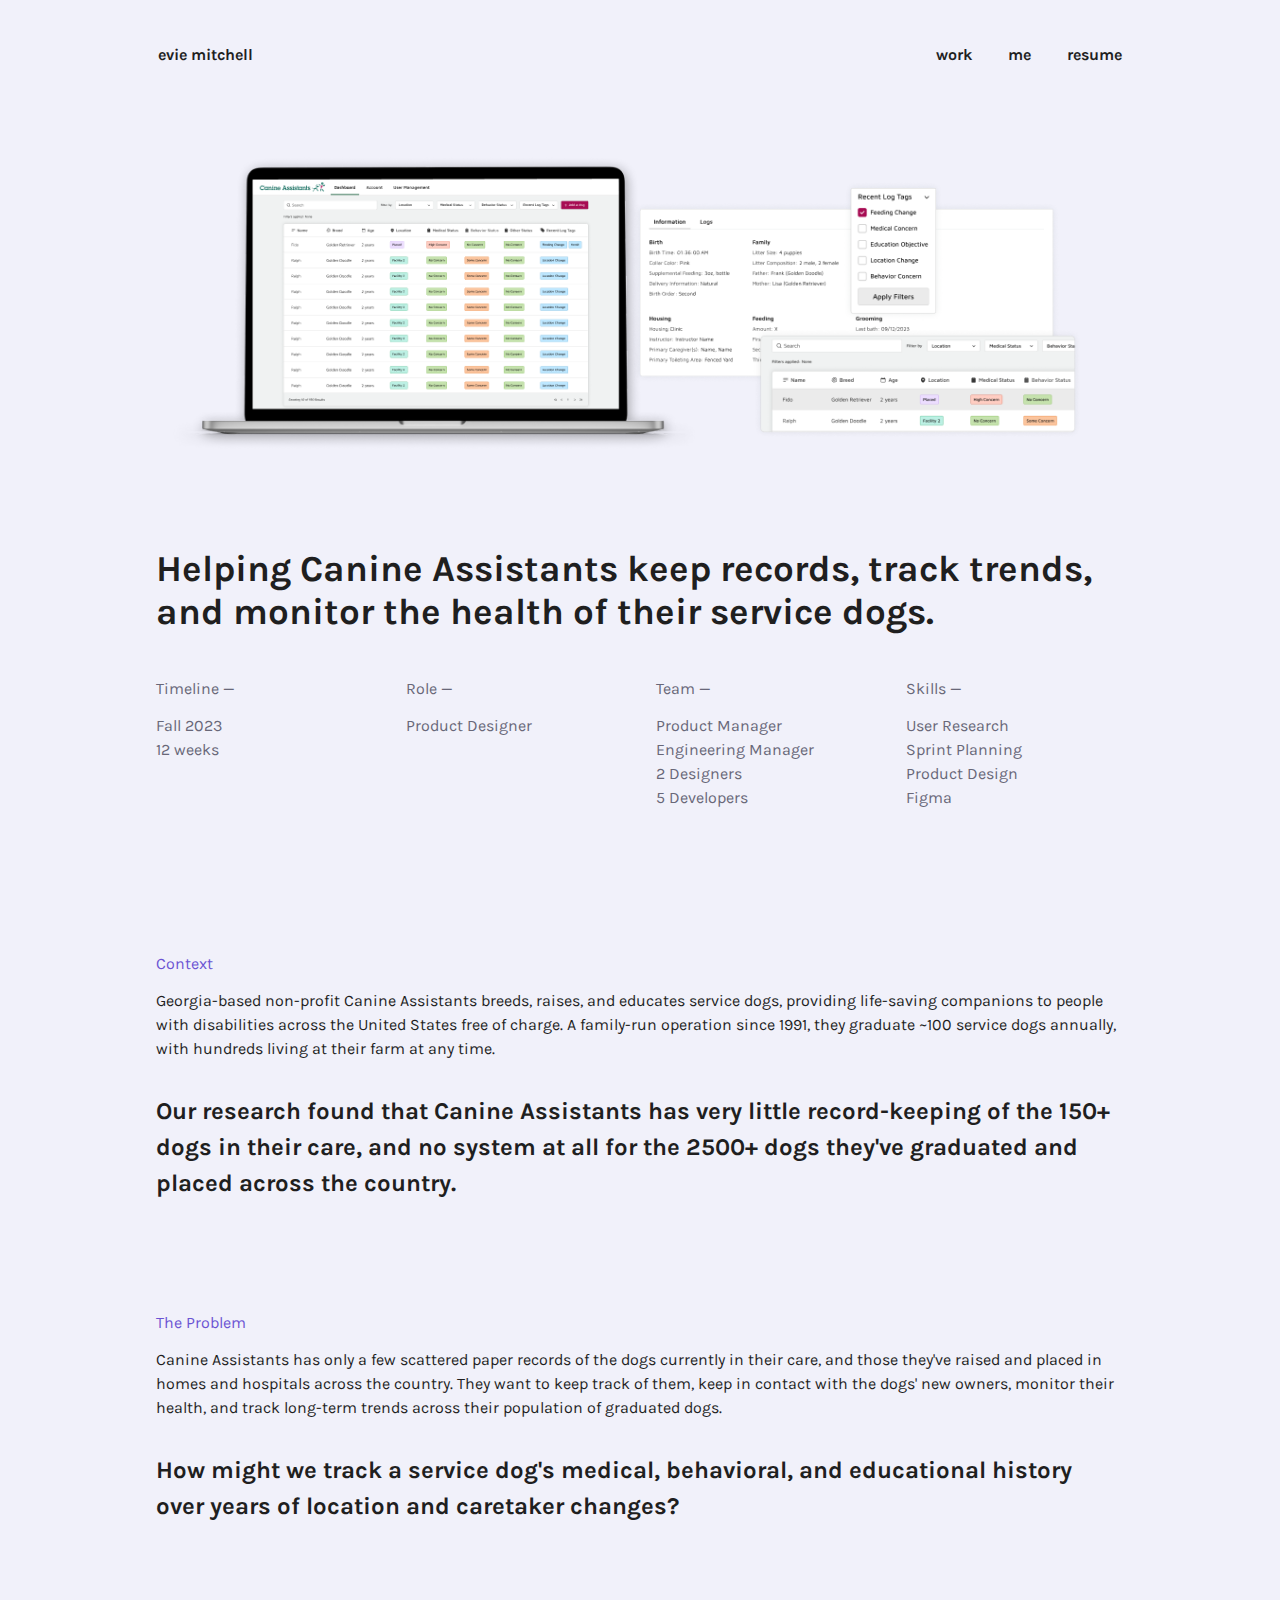
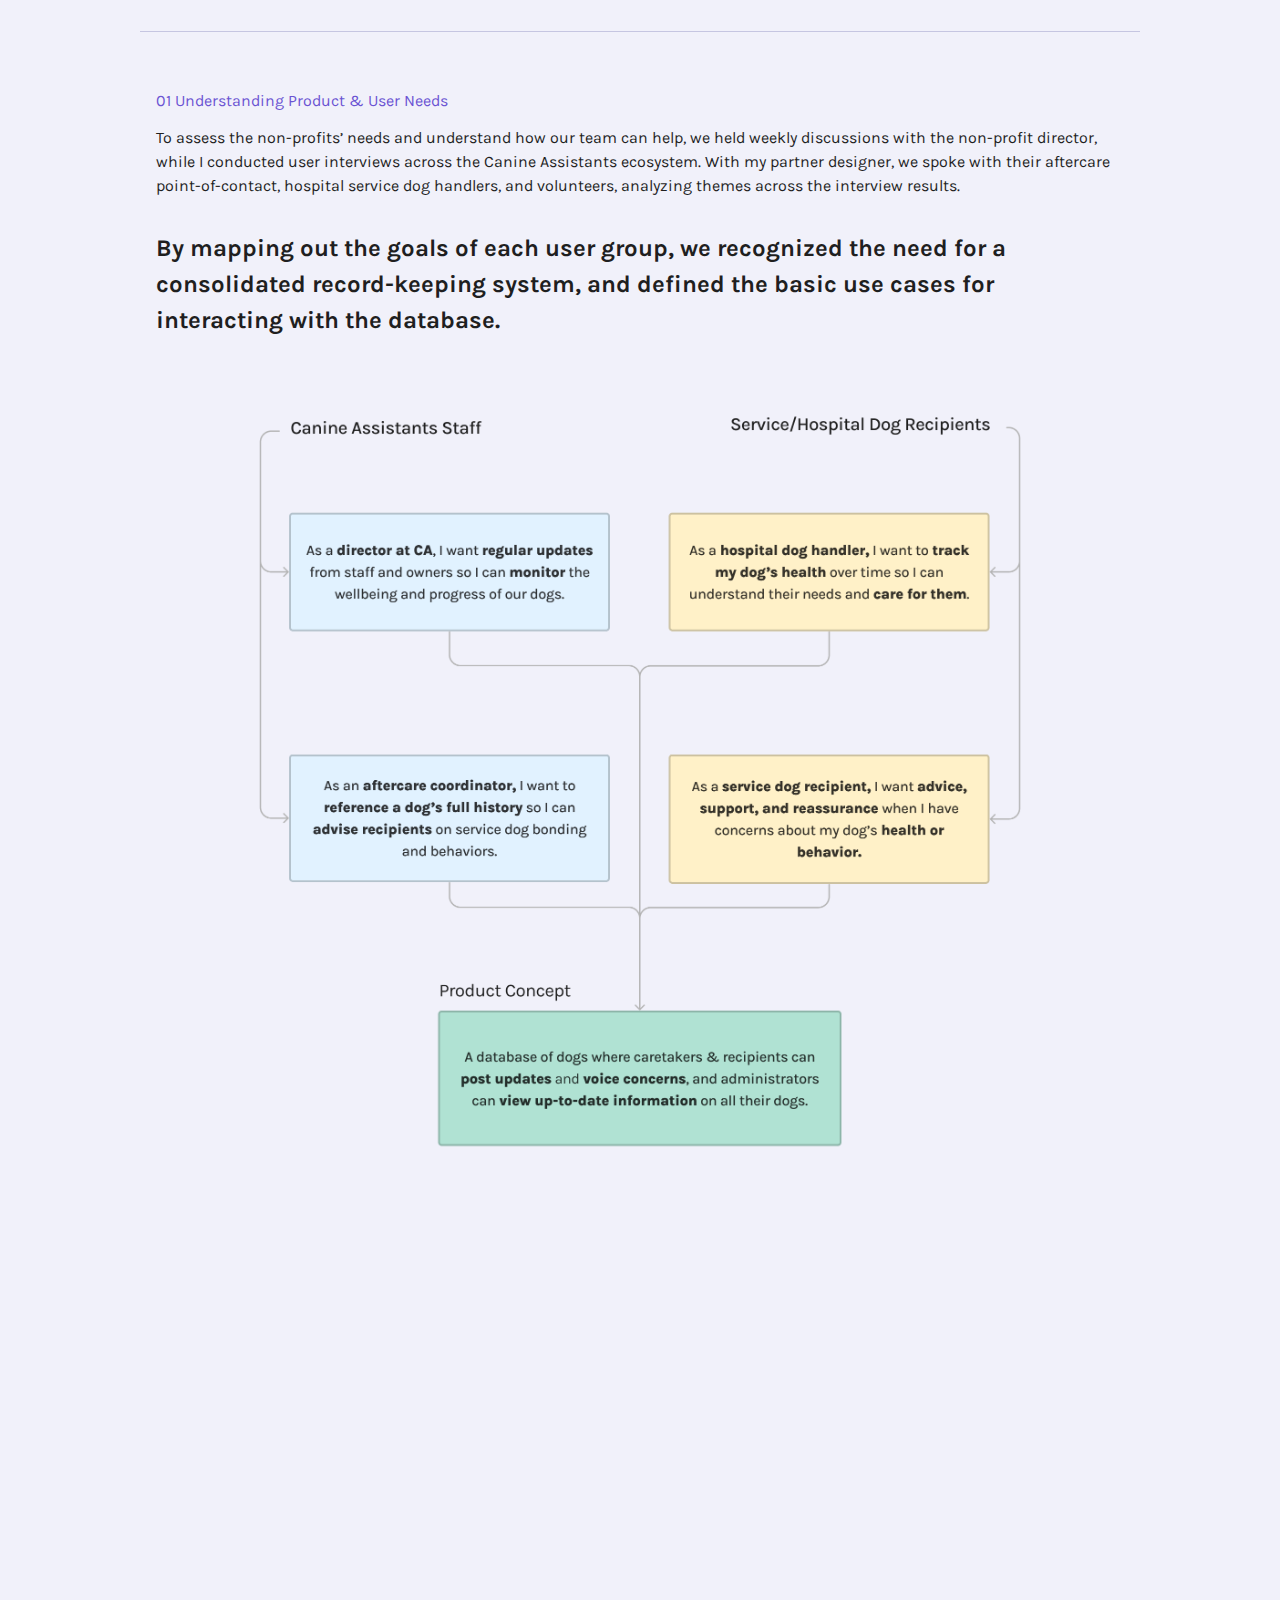
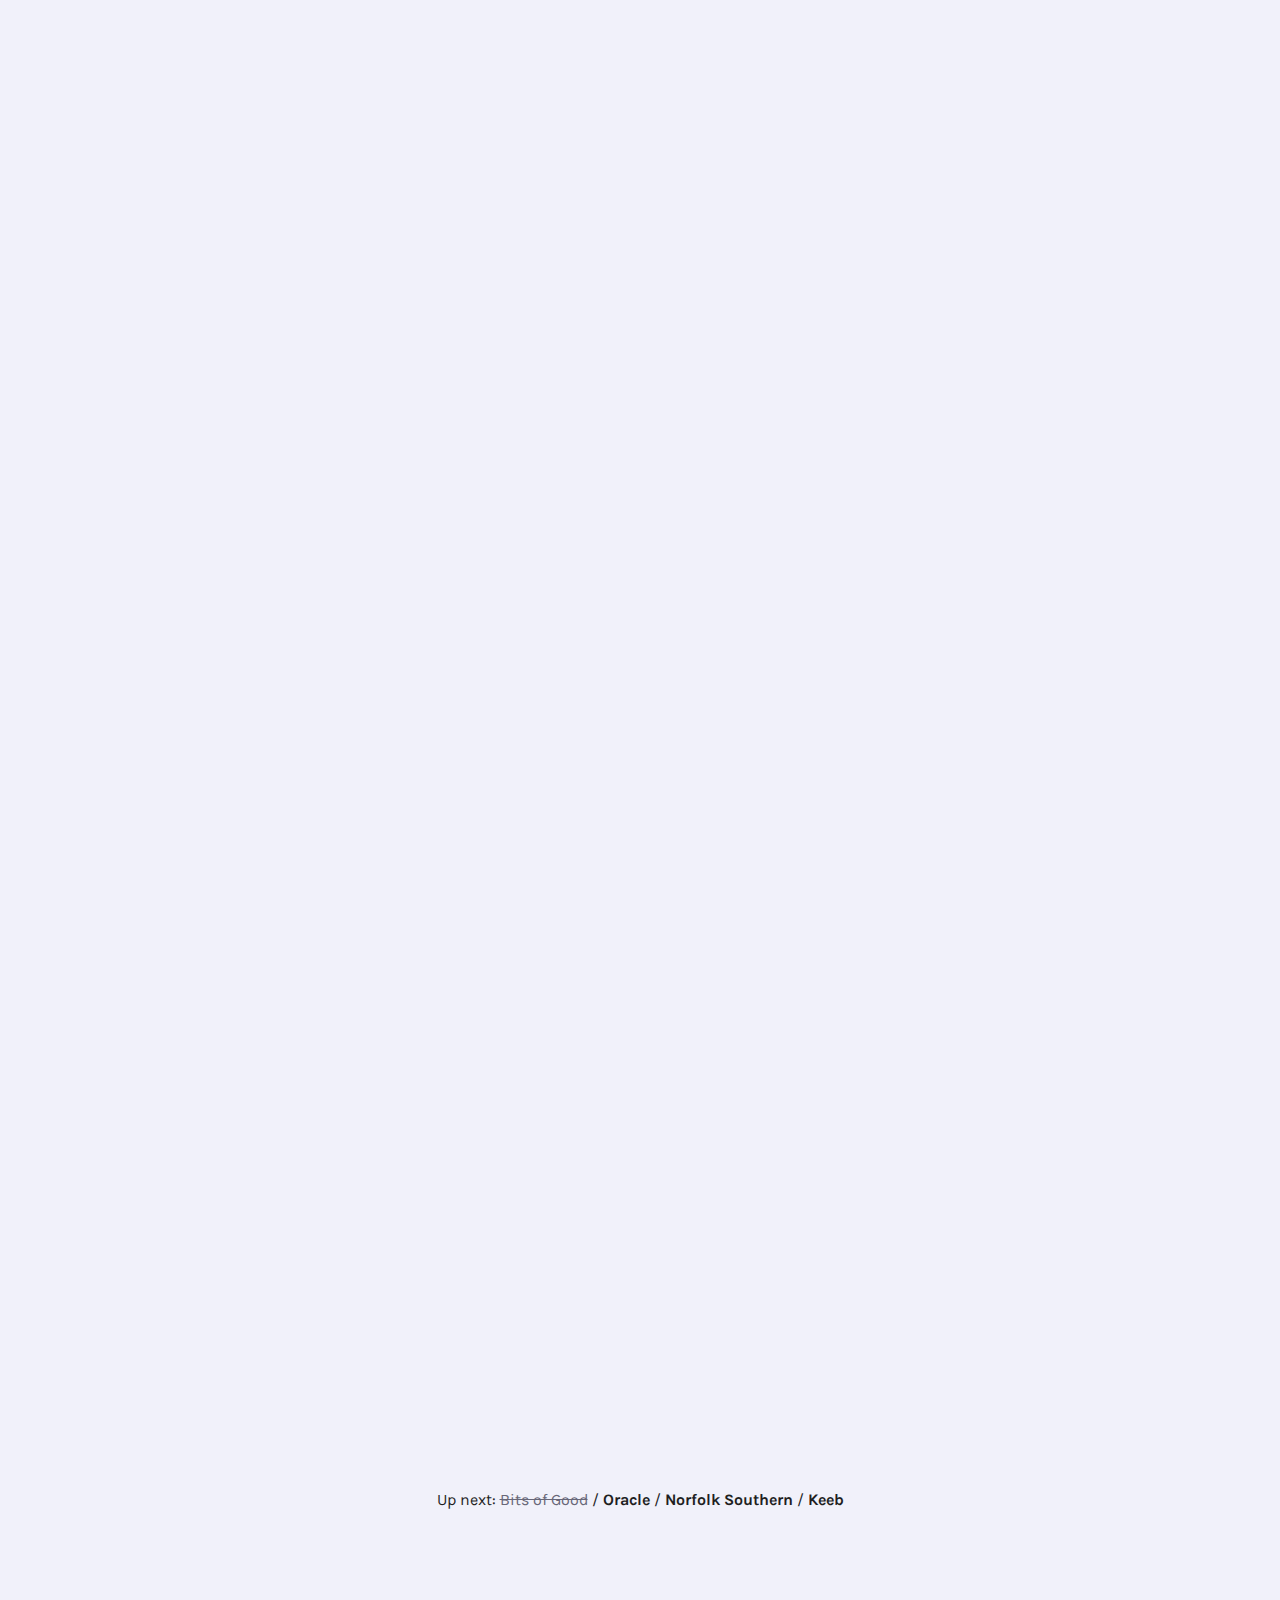
==== bits.html @ c1c4e23c "Change pics" ====
<!DOCTYPE html>
<html>
<head>
  <title>Evie Mitchell</title>
  <link rel="icon" type="image/x-icon" href="favicon.svg">
  <meta name="viewport" content="width=device-width, initial-scale=1">
  <link rel="stylesheet" href="style.css">
  <link href="https://fonts.googleapis.com/css?family=Karla:300,400,700,800" rel="stylesheet">
  <link href="https://fonts.googleapis.com/css?family=Lato:300,400,700,800" rel="stylesheet">
  <script src="script.js"></script>
</head>
<body>
  <div class="navbar">
    <div class="nav-left">
      <a href="index.html#" style="text-decoration: none; color: var(--bodytext);">evie mitchell</a>
    </div>
    <div class="nav-right">
      <a href="https://drive.google.com/file/d/13-yv6iWbOE85BrvFiS3qYa49qcFSQVgZ/view" target="_blank">resume</a>
      <a href="me.html">me</a>
      <a href="index.html">work</a>
    </div>
  </div>
  <div class="project-container">
        <div class="project-hero">
          <img src="bits/hero.png" alt="Hero shot of the final design in context">
        </div>
        <div class="spacer"></div>
        <div class="overview" style="background-color: var(--bg);">
        <h2>Helping Canine Assistants keep records, track trends, and monitor the health of their service dogs.</h2>
            <div class="facts"><h3>Timeline —</h3><p> Fall 2023 <br> 12 weeks </p></div>
            <div class="facts"><h3>Role —</h3><p>Product Designer</p></div>
            <div class="facts"><h3>Team —</h3><p>Product Manager<br>Engineering Manager<br>2 Designers<br>5 Developers</p></div>
            <div class="facts"><h3>Skills —</h3><p>User Research<br>Sprint Planning<br>Product Design<br>Figma</p></div>
          </div>
        <div class="project-section" id="preview">
          <h3>Context</h3>
          <p> Georgia-based non-profit Canine Assistants breeds, raises, and educates service dogs, providing life-saving companions to people with disabilities across the United States free of charge. A family-run operation since 1991, they graduate ~100 service dogs annually, with hundreds living at their farm at any time.</p>
          <h4>Our research found that Canine Assistants has very little record-keeping of the 150+ dogs in their care, and no system at all for the 2500+ dogs they've graduated and placed across the country.</h4>
        </div>
        <div class="project-section">
          <h3>The Problem</h3>
          <p>Canine Assistants has only a few scattered paper records of the dogs currently in their care, and those they've raised and placed in homes and hospitals across the country. They want to keep track of them, keep in contact with the dogs' new owners, monitor their health, and track long-term trends across their population of graduated dogs.</p>
          <h4>How might we track a service dog's medical, behavioral, and educational history over years of location and caretaker changes? </h4>
        </div>
        <!--
        <div class="project-section">
          <h3>The Solution</h3>
          <h4>By building a database of comprehensive chronological records, contributed by all the dog's caretakers in standardized, filterable updates.</h4>
        </div>
        <div class="keebl-columns">
          <div class="pcol"> <img src="keeb/aggr.png"></div>
          <div clas="pcol"> <h4> Search and filter by location, behavior, age, and more</h4> </div>
        </div>
        <div class="keebr-columns">
          <div clas="pcol"> <h4> Consolidated information added by caretakers, instructors, and vets </h4> </div>
          <div class="pcol"> <img src="keeb/educate.png"></div>
        </div>
        <div class="keebl-columns">
          <div class="pcol"> <img src="keeb/decisionmaking.png"></div>
          <div clas="pcol"> <h4> Notifying administrators of urgent concerns </h4> </div>
        </div>
      -->
        <div class="divider"></div>
        <div class="project-section">
          <h3>01 Understanding Product & User Needs</h3>
          <p> To assess the non-profits’ needs and understand how our team can help, we held weekly discussions with the non-profit director, while I conducted user interviews across the Canine Assistants ecosystem. With my partner designer, we spoke with their aftercare point-of-contact, hospital service dog handlers, and volunteers, analyzing themes across the interview results.</p>
          <h4>By mapping out the goals of each user group, we recognized the need for a consolidated record-keeping system, and defined the basic use cases for interacting with the database.</h4>
          <img src="bits/userstories.png">
        </div>
        <div class="project-section reveal">
          <h3>02 Concept Iteration & Wireframing</h3>
          <p>With our tight workflow of keeping design 2 weeks ahead of the development team, I continued user research while building out the basic dashboard. Through continued interviews, I learned more about the needs of our individual user groups.</p>
          <h4>Aftercare coordinators are bombarded with concerns by anxious new recipients, and have to contact 5+ past caretakers for their records to get a better understanding of the dog’s past.</h4>
          <img src="bits/records.png">
          <h4>So, we created the chronological log system, to be used across the dog's lifetime by every carer that interacts with it. </h4>
        <div class="keebl-columns">
          <div class="pcol"> <img src="bits/cawip.gif"> </div>
          <div clas="pcol"> <h4> With tagging, filtering, and search, the records are in one place and easily discoverable as needed. </h4>
          </div>
        </div>
          
        </div>
        <div class="project-section reveal">
          <h3>03 More to come (●'◡'●)ノ</h3>
          <h4> 🚧 This project is a work in progress over Fall 2023! 🚧 </h4>
        </div>
        <!--
        <div class="project-section reveal">
          <h3>04 Final Product</h3>
          <h4>My team successfully built out the ksdjksdj</h4>
          <p>awooga</p>
      </div>
        <div class="project-section reveal">
          <h3>05 Next Steps</h3>
          <h4>osability testing</h4>
          <p>awooga</p>
      </div>
        <div class="project-section reveal">
          <h3>06 Reflection</h3>
          <h4>cute teambuilding pics xd</h4>
          <p>awooga</p>
      </div>
        -->
        <div class="project-section">
          <p style="text-align: center;"> Up next: <s style="color: var(--subtle);">Bits of Good</s> / <a href="oracle.html">Oracle</a>  / <a href="ns.html">Norfolk Southern</a> / <a href="keeb.html">Keeb</a> </p>
        </div>
        <div class="divider"></div>
        <footer class="footer reveal">
          <div class="foot-left">thanks for sticking around! hope you liked my work◝(⑅•ᴗ•⑅)◜<br> i love talking design, tech, and digital art! hit me on <a href="https://www.linkedin.com/in/eviemitchelldesign/" style="text-decoration: underline;">linkedin</a> or <a href="mailto:eviemitch@gmail.com" style="text-decoration: underline;">email</a> to connect <3</div>
          <div class="foot-right">🧗‍♀ <a href="#" style="text-decoration: underline;">back to top! </a> </div>
        </footer>
        </div>
      </div>
  </div>
</body>
</html>
---- style.css ----
/* colors!
:root {
  --bg: #1F1F1F;
  --bodytext: #dadada;
  --accent: #6B54D3;
  --mid: #9B8FAF;
  --light: #ebd9ff;
  --hover: #2A272C;
}  */

/* mid
:root {
  --bg: #2E2A3D;
  --bodytext: #dadada;
  --accent: #6B54D3;
  --mid: #403B53;
  --light: #403B53;
  --hover: #403B53;
}  */

/* pastel
:root {
  --bg:#D6D7F2;
  --bodytext: #1f1f1f;
  --accent: #6B54D3;
  --mid: #6B54D3;
  --light: #ECEBFE;
  --hover: #ECEBFE;
}  */

/* light mode colors! */
:root {
  --bg: #f1f1fa;
  --bodytext: #1f1f1f;
  --subtle: #686778;
  --accent: #6B54D3;
  --mid: #C6C6E1;
  --light: #DBDBF1;
  --hover: #E2E2F1;
} 

/* actual white colors!
:root {
  --bg: #ffffff;
  --bodytext: #1f1f1f;
  --subtle: #686778;
  --accent: #6B54D3;
  --mid: #f1f1fa;
  --light: #DBDBF1;
  --hover: #f1f1fa;
}  */

/* new colors
:root {
  --bg: #E2E2F1;
  --bodytext: #1f1f1f;
  --subtle: #686778;
  --accent: #6B54D3;
  --mid: #C6C6E1;
  --light: #DBDBF1;
  --hover: #f3f3fa;
} */


/* reset default margin and padding */
body, html {
/*  cursor: url('eevee.png'), auto;*/
  cursor: url(eevee.png)15 15, move;
  background-color: var(--bg);
  color: var(--bodytext);
  margin: 0;
  padding: 0;
  scroll-behavior: smooth;
}

/* text styles */

p {
  font-family: karla;
  font-size: 16px;
  font-weight: 400;
  line-height: 1.5;
}

h1 {
  font-family: karla;
  font-weight: 400;
  font-style: normal, italic;
  font-size: 3.5rem; 
  line-height: 1.5;
}

h2 {
  font-family: karla;
  font-weight: 700;
  font-style: normal, italic;
  font-size: 2.3rem; 
}

h3 {
  font-family: karla;
  font-weight: 400;
  font-style: normal, italic;
  font-size: 1rem; 
}

h4 {
  font-family: karla;
  font-weight: 700;
  font-style: normal, italic;
  font-size: 1.5rem; 
  line-height: 1.5;
}

a {
  font-family: karla;
  font-weight: 700;
  color: var(--bodytext);
  text-decoration: none;
}

a:hover {
  color: var(--accent);
  cursor: url(active.png)15 15, auto;
/*  cursor: url('active.png'), auto;*/
}

/* Top Navigation Bar */
.navbar {
  background-color: var(--bg);
  display: flex;
  padding: 3vh;
  margin: 0 auto;
  overflow: hidden;
  max-width: 1000px;
  font-family: karla, sans-serif;
}

.nav-left {
  margin-right: auto;
}

.nav-right {
  margin-left: auto;
}

.navbar a {
  float: right;
  display: block;
  color: var(--bodytext);
  text-align: center;
  padding: 2vh;
  text-decoration: none;
}

.navbar a:hover {
  text-decoration: underline;
  color: var(--accent);
}

.navbar a:active {
  text-decoration: underline;
}

/* Spacer */
.spacer {
}

.spacer h2 {
  padding-left: 3vh;
  padding-top: 2rem;
  padding-bottom: 2rem;
}

/* Hero Section */
.hero-section {
  background-image: url('interests/cover1.png'); /* Replace with your desired image */
  background-size: contain;
  background-repeat: no-repeat;
  background-position: center center;
  height:70vh;
  display: flex;
  align-items: center;
  position: relative;
}

.hero-section:hover {
  background-image: url('interests/cover2.png');
}

.hero-content {
  text-align: center;
  margin: 0 auto;
  z-index: 1;
  position: relative;
}

.hero-content p {
  font-size: 16px;
  color: var(--bodytext);

}

.hero-text {
  text-align: left;
  display: flex;
  flex-wrap: wrap;
  max-width: 450px;
  background-color: var(--hover);
  align-items: center;
  z-index: 2; /* Added z-index property for stacking order */
  /* position: center; */
  /* border: var(--bg) dashed 2px; */
  border: var(--mid) 2px;
  border-radius: 6px;
  box-shadow: 3px 3px 4px #D2D2DE;
}

.hero-text p {
  text-align: left;
  font-size: 16px;
  flex: 1 1 auto;
  color: var(--bodytext);
  margin: 25px;
}

/* Single-column layout with dividers */
.container {
  max-width: 1000px;
  width: 100%;
  margin: 0 auto;
  padding-top: 20px;
  padding-bottom: 20px;
  position: relative;
}

.divider {
  border-bottom: 1px solid var(--mid);
  width: 100%;
  margin-top: 3vh;
  margin-bottom: 3vh;
}

/* simple 2-column cards */
.card {
  background-color: clear;
  padding: 1rem;
  text-align: left;
  /* align-items: center; */   /* centering text vertically in <div> */
  display: grid;
  grid-template-columns: 1fr 1fr;
  gap: 6rem;
}

.herocard {
  background-color: clear;
  padding: 1rem;
  text-align: left;
  align-items: center;   /* centering text vertically in <div> */
  display: grid;
  grid-template-columns: 1fr 1fr;
  gap: 6rem;
}

/* Project/Work Experience Card */

.xp-card {
  background-color: clear;
  margin: 0 auto;
  padding: 3rem;
  text-align: left;
  display: grid;
  grid-template-columns: 1fr .8fr;
  gap: 3rem;
}

.xp-card:hover {
  background-color: var(--hover);
}

.xp-card h2 {
  color: var(--bodytext);
}

.xp-card h3 {
  color: var(--bodytext);
}

.xp-card p {
  color: var(--bodytext);
}

.xp-image {
  margin-top: 20px;
}

.xp-image img {
  width: 100%;
  height: auto;
}

.footer {
  background-color: var(--bg);
  display: flex;
  width: 100%;
  margin: 0 auto;
  padding-top: 1rem;
  padding-bottom: 6rem;
  overflow: hidden;
  position: relative;
  bottom:0;
  font-family: karla, sans-serif;
}

.foot-left {
  margin-right: auto;
  font-weight: 400;
}

.foot-right {
  margin-left: auto;
}

/* Project Styles */
.project-container {
  max-width: 1000px;
  width: 100%;
  margin: 0 auto;
  position: relative;
}

.project-hero {
  background-color: clear;
  padding: 3vh;
  text-align: left;
}

.project-hero img{
  width: 100%;
  height: auto;
}

.overview {
  /* background-color: var(--hover); */
  display: flex;
  width: 100%;
  flex-wrap: wrap;
  margin: 0 auto;
  padding: 1rem;
  padding-bottom: 6rem;
}

.facts {
  flex: 20%;
  color: var(--subtle);
  gap: 1rem;
}

.pull-quote {
  padding: 2rem;
  max-width: 800px;
  margin: 0 auto;
  text-align: center;
  background-color: var(--hover);
}

.project-section {
  padding: 1rem;
  padding-bottom: 3rem;
  align-items: center;
  text-align: left;
  margin: 0 auto;
}

.project-section h2 {
  margin-bottom: 2rem;
}

.project-section h3 {
  color: var(--accent);
}

.project-section img {
  width:100%;
  height: auto;
}

.project-columns {
  padding: 1rem;
  text-align: left;
  align-items: center;  /* centering text vertically in <div> */
  display: grid;
  grid-template-columns: 1fr 1fr;
  gap: 20px;
}

.keebr-columns {
  padding: 1rem;
  text-align: left;
  align-items: center;  /* centering text vertically in <div> */
  display: grid;
  grid-template-columns: 1fr 2fr;
  gap: 20px;
}

.keebl-columns {
  padding: 1rem;
  text-align: left;
  align-items: center;  /* centering text vertically in <div> */
  display: grid;
  grid-template-columns: 2fr 1fr;
  gap: 20px;
}

.pcol {
  flex: 0 1 20%;
  gap: 20px;
  margin: 0 0 0 0;
}

.learn-columns {
  text-align: left;
  display: grid;
  align-items: center;
  padding: 0;
  gap: 20px;
  grid-template-columns: .3fr 1fr;
}

.o-columns {
  text-align: left;
  display: grid;
  align-items: center;
  padding: 0;
  gap: 20px;
  grid-template-columns: .3fr 1fr;
}

.lcol {
  flex: 80%;
  margin: 0 0 0 0;
}

.ocol {
  flex: 80%;
  margin: 0 0 0 0;
}

.pcol img {
  width: 100%;
  height: auto;
}

.pic-col {
  padding: 1vh;
  text-align: left;
  display: grid;
  grid-template-columns: 1fr 1fr 1fr;
}

.pics {
  flex: 20%;
  gap: 1rem;
  padding-right:1rem;
}

.pics img {
  width: 100%;
  height: auto;
}

/*scroll animation*/
.reveal{
  position: relative;
  transform: translateY(150px);
  opacity: 0;
  filter: blur(5px);
  transition: .3s ease-in;
}
.reveal.active{
  transform: translateY(0);
  opacity: 1;
  filter: none;
}

/* mobile responsivenesss */
@media (max-width: 768px) {
  .container {
    width: 90%;
  }
  .project-container {
    width: 90%;
  }
  .herocard {
  background-color: clear;
  padding: 1rem;
  text-align: left;
  display: block;
  }
.xp-card {
  background-color: clear;
  margin: 0 auto;
  padding: 3rem;
  text-align: left;
  display: block;
  }
  .card {
    background-color: clear;
    padding: 1rem;
    text-align: left;
    /* align-items: center; */   /* centering text vertically in <div> */
    display: block;
  }
  .learn-columns {
    text-align: left;
    display: block;
    align-items: center;
    padding: 0;
  }
  .o-columns {
    text-align: left;
    display: block;
    align-items: center;
    padding: 0;
  }
  .project-columns {
    padding: 1rem;
    text-align: left;
    align-items: center;  /* centering text vertically in <div> */
    display: block;
  }
  .keebr-columns {
    padding: 1rem;
    text-align: left;
    align-items: center;  /* centering text vertically in <div> */
    display: block;
  }
  .keebl-columns {
    padding: 1rem;
    text-align: left;
    align-items: center;  /* centering text vertically in <div> */
    display: block;
  }
  .footer {
    background-color: var(--bg);
    display: block;
    width: 90%;
    margin: 0 auto;
    padding-top: 1rem;
    padding-bottom: 6rem;
    overflow: hidden;
    position: relative;
    bottom:0;
    font-family: karla, sans-serif;
  }
  .overview {
    display: block;
    margin: 0 auto;
    padding: 1rem;
    padding-bottom: 6rem;
  }

  .foot-left {
    margin-right: auto;
    padding: 1rem;
    font-weight: 400;
  }

  .foot-right {
    padding: 1rem;
    margin-left: auto;
  }

  .xp-image {
    margin:30px;
  }
}
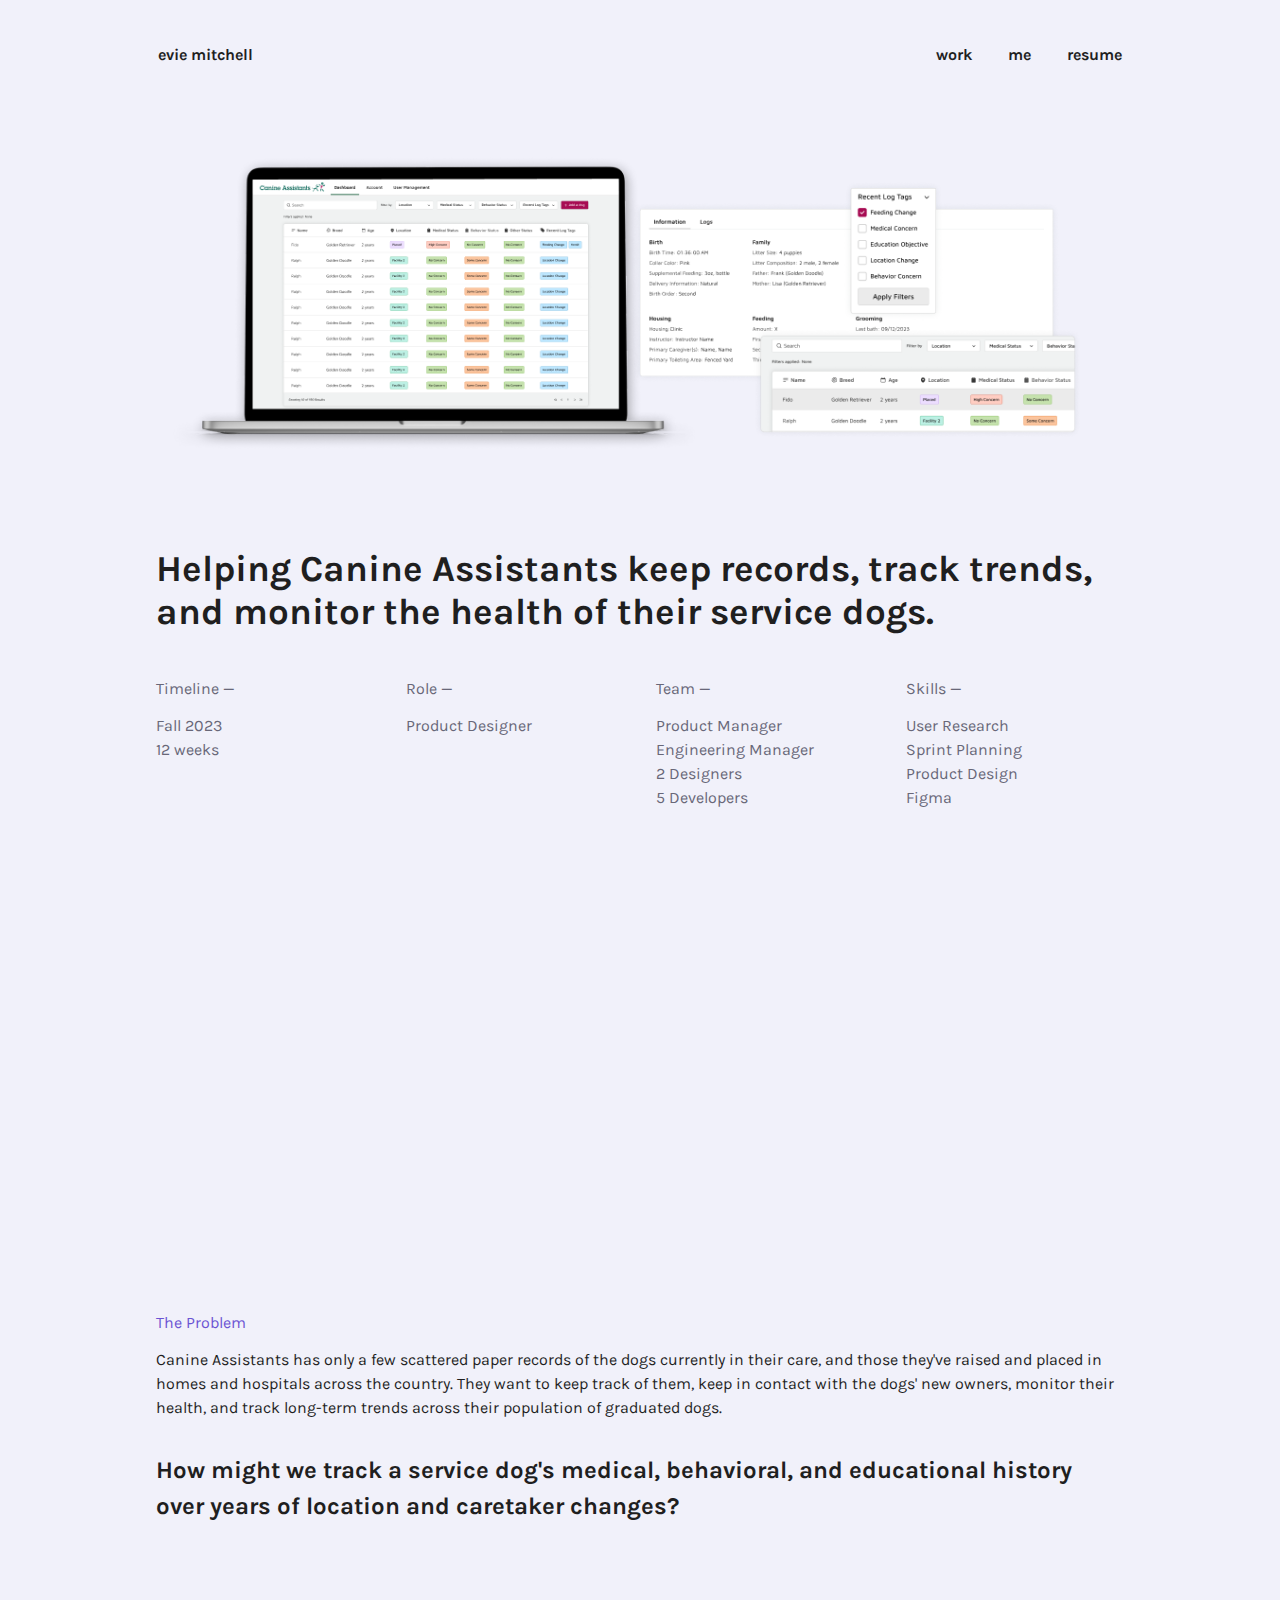
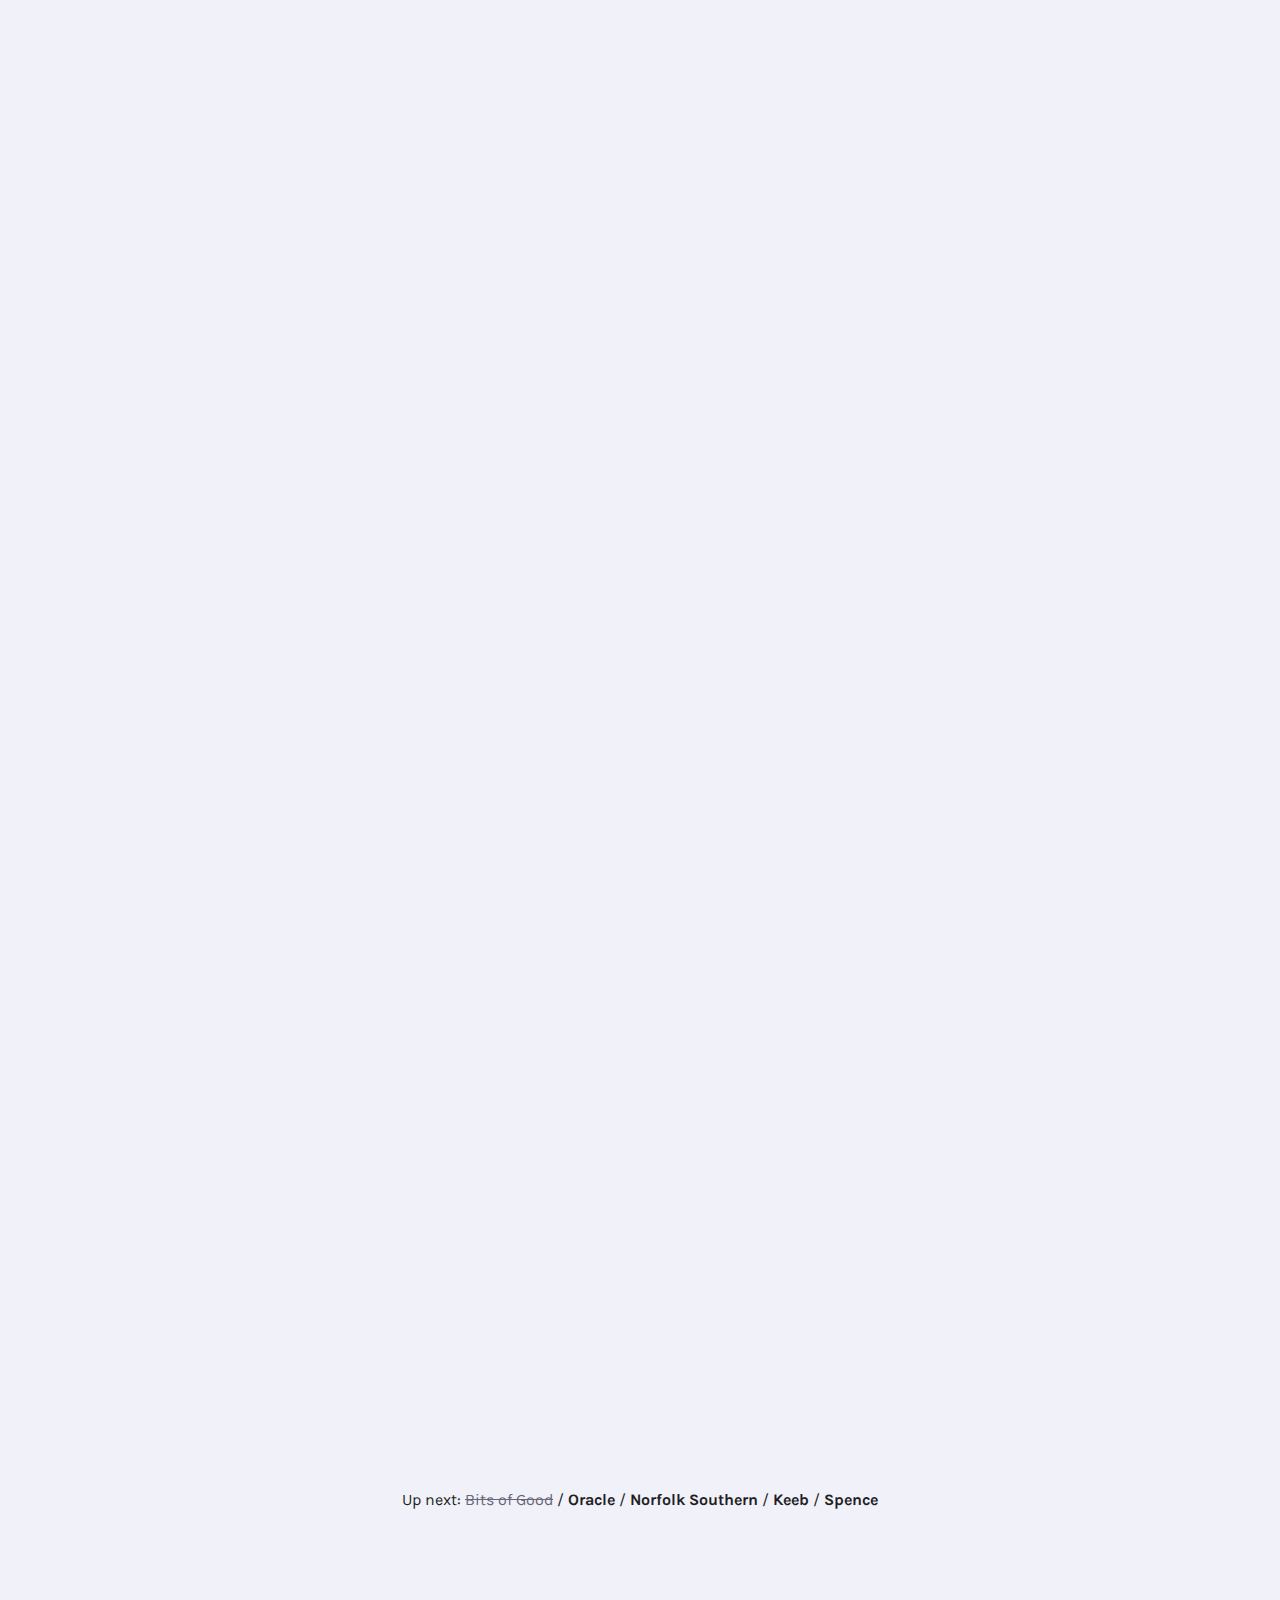
==== commit b82ba5d1: "pverhaul + adding spence" ====
--- a/bits.html
+++ b/bits.html
@@ -32,7 +32,7 @@
             <div class="facts"><h3>Team —</h3><p>Product Manager<br>Engineering Manager<br>2 Designers<br>5 Developers</p></div>
             <div class="facts"><h3>Skills —</h3><p>User Research<br>Sprint Planning<br>Product Design<br>Figma</p></div>
           </div>
-        <div class="project-section" id="preview">
+        <div class="project-section reveal" id="preview">
           <h3>Context</h3>
           <p> Georgia-based non-profit Canine Assistants breeds, raises, and educates service dogs, providing life-saving companions to people with disabilities across the United States free of charge. A family-run operation since 1991, they graduate ~100 service dogs annually, with hundreds living at their farm at any time.</p>
           <h4>Our research found that Canine Assistants has very little record-keeping of the 150+ dogs in their care, and no system at all for the 2500+ dogs they've graduated and placed across the country.</h4>
@@ -61,7 +61,7 @@
         </div>
       -->
         <div class="divider"></div>
-        <div class="project-section">
+        <div class="project-section reveal">
           <h3>01 Understanding Product & User Needs</h3>
           <p> To assess the non-profits’ needs and understand how our team can help, we held weekly discussions with the non-profit director, while I conducted user interviews across the Canine Assistants ecosystem. With my partner designer, we spoke with their aftercare point-of-contact, hospital service dog handlers, and volunteers, analyzing themes across the interview results.</p>
           <h4>By mapping out the goals of each user group, we recognized the need for a consolidated record-keeping system, and defined the basic use cases for interacting with the database.</h4>
@@ -102,7 +102,7 @@
       </div>
         -->
         <div class="project-section">
-          <p style="text-align: center;"> Up next: <s style="color: var(--subtle);">Bits of Good</s> / <a href="oracle.html">Oracle</a>  / <a href="ns.html">Norfolk Southern</a> / <a href="keeb.html">Keeb</a> </p>
+          <p style="text-align: center;"> Up next: <s style="color: var(--subtle);">Bits of Good</s> / <a href="oracle.html">Oracle</a>  / <a href="ns.html">Norfolk Southern</a> / <a href="keeb.html">Keeb</a> / <a href="spence.html">Spence</a> </p>
         </div>
         <div class="divider"></div>
         <footer class="footer reveal">
--- a/style.css
+++ b/style.css
@@ -28,7 +28,7 @@
   --hover: #ECEBFE;
 }  */
 
-/* light mode colors! */
+/* light mode colors!  */
 :root {
   --bg: #f1f1fa;
   --bodytext: #1f1f1f;
@@ -37,9 +37,9 @@
   --mid: #C6C6E1;
   --light: #DBDBF1;
   --hover: #E2E2F1;
-} 
-
-/* actual white colors!
+}
+
+/* actual white colors! 
 :root {
   --bg: #ffffff;
   --bodytext: #1f1f1f;
@@ -48,7 +48,7 @@
   --mid: #f1f1fa;
   --light: #DBDBF1;
   --hover: #f1f1fa;
-}  */
+} */
 
 /* new colors
 :root {
@@ -270,7 +270,7 @@
   padding: 3rem;
   text-align: left;
   display: grid;
-  grid-template-columns: 1fr .8fr;
+  grid-template-columns: 1fr .75fr;
   gap: 3rem;
 }
 
@@ -404,6 +404,15 @@
 }
 
 .keebl-columns {
+  padding: 1rem;
+  text-align: left;
+  align-items: center;  /* centering text vertically in <div> */
+  display: grid;
+  grid-template-columns: 2fr 1fr;
+  gap: 20px;
+}
+
+.spence-columns {
   padding: 1rem;
   text-align: left;
   align-items: center;  /* centering text vertically in <div> */
@@ -496,6 +505,9 @@
   padding: 1rem;
   text-align: left;
   display: block;
+  }
+  .xp-image {
+    padding: 1rem;
   }
 .xp-card {
   background-color: clear;
@@ -562,12 +574,14 @@
 
   .foot-left {
     margin-right: auto;
+    line-height: 1.5rem;
     padding: 1rem;
     font-weight: 400;
   }
 
   .foot-right {
     padding: 1rem;
+    text-align: center;
     margin-left: auto;
   }
 
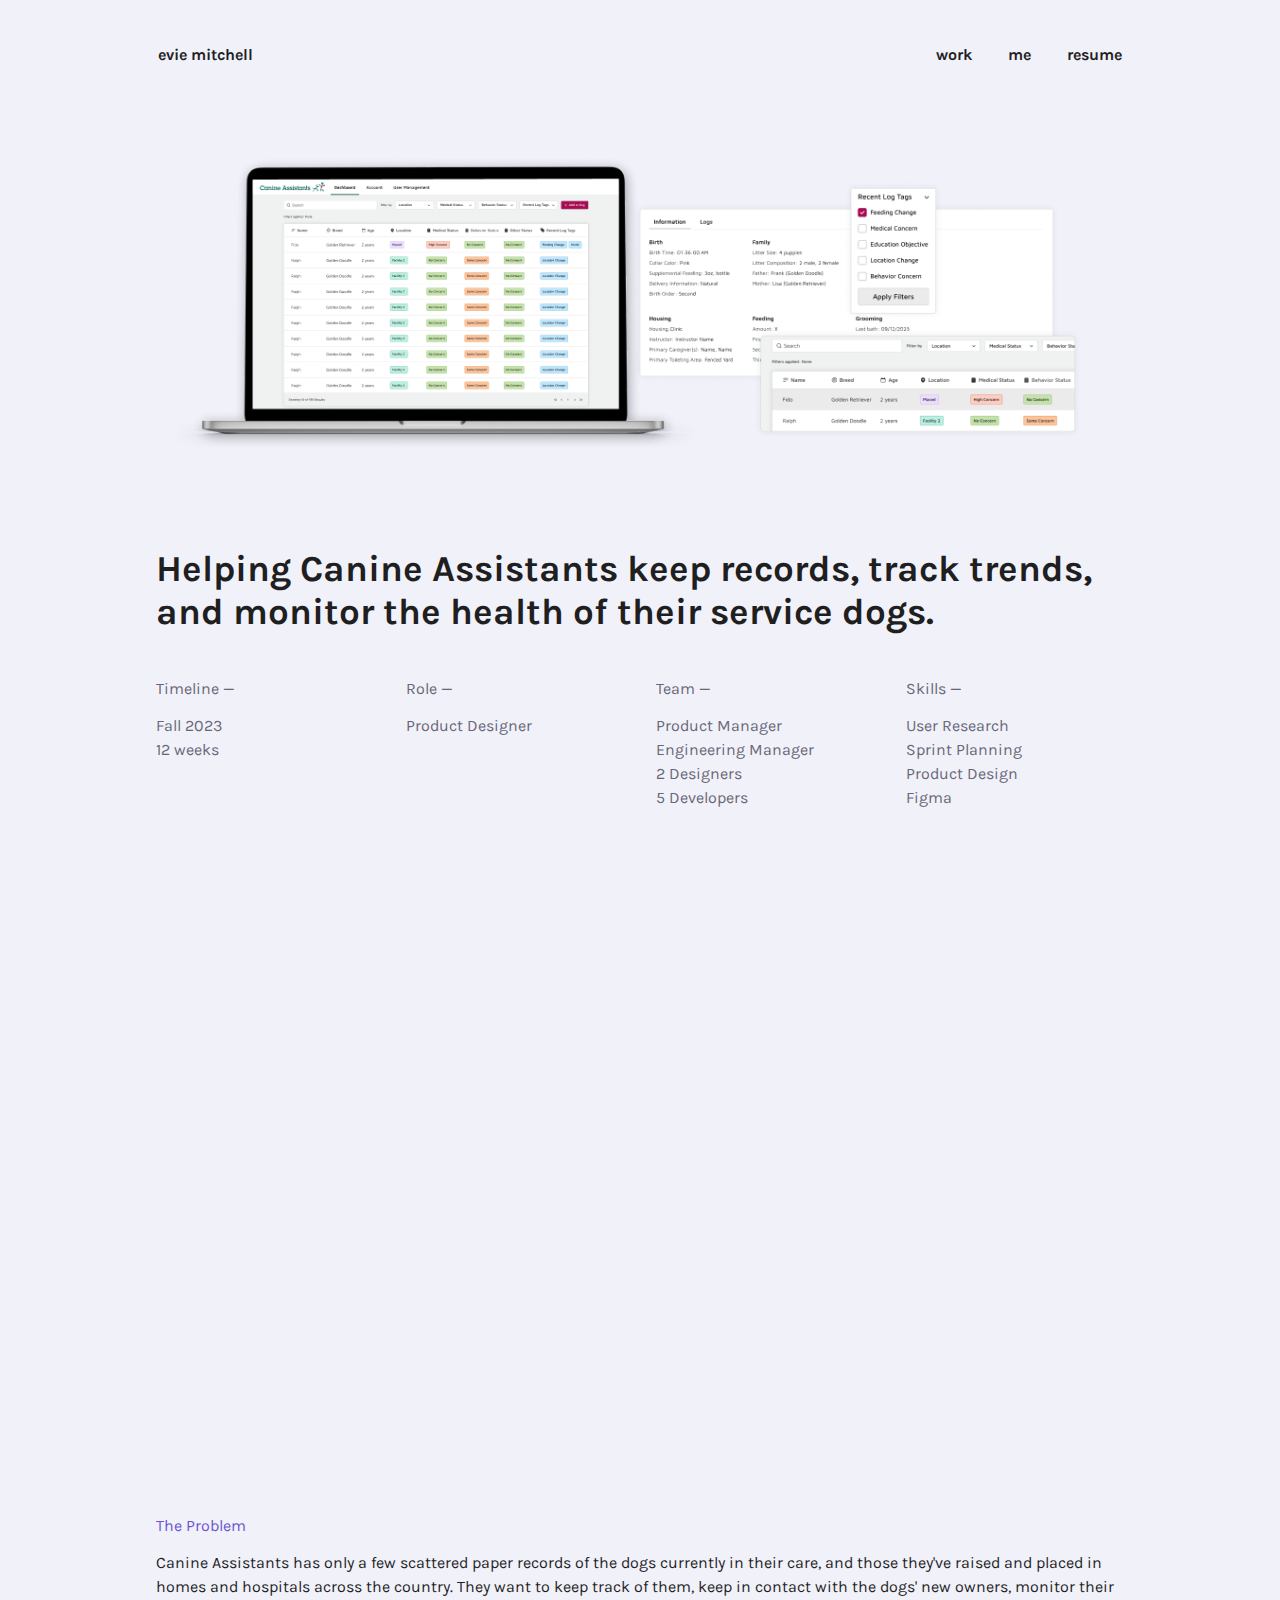
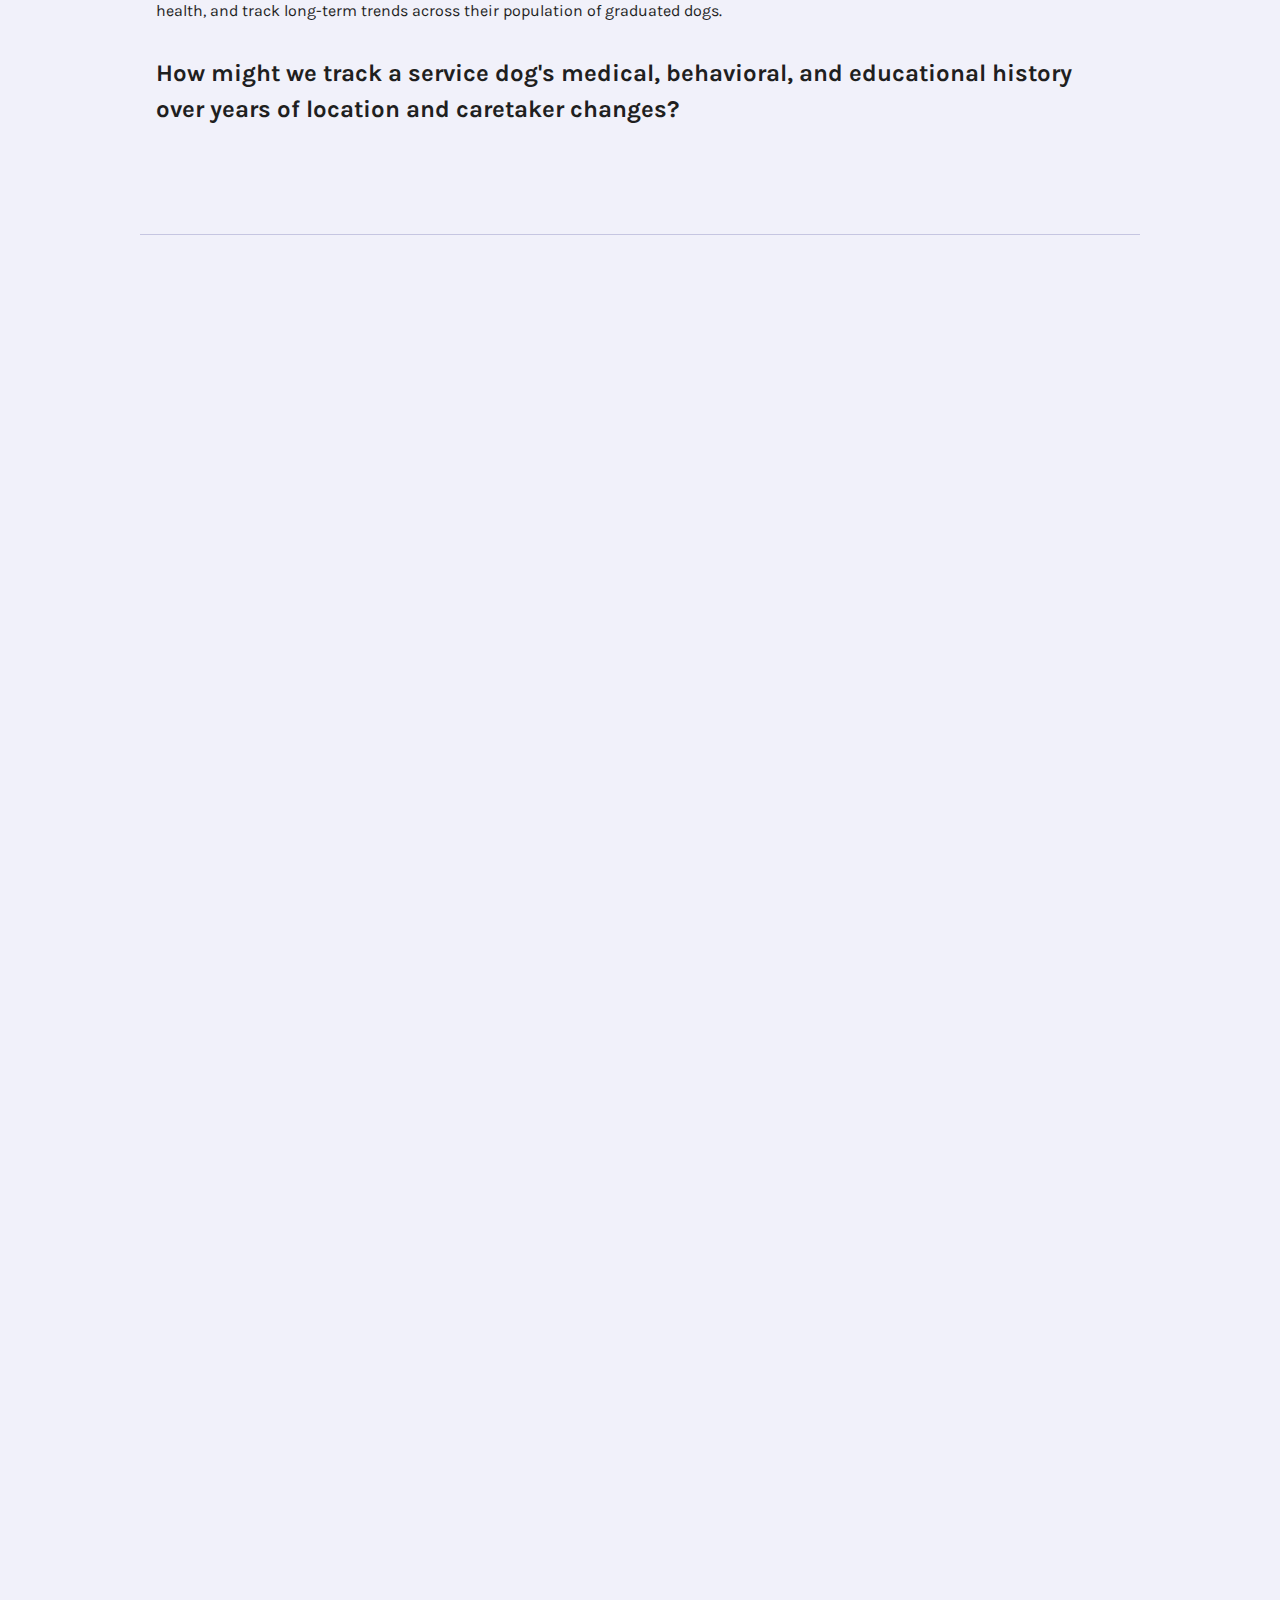
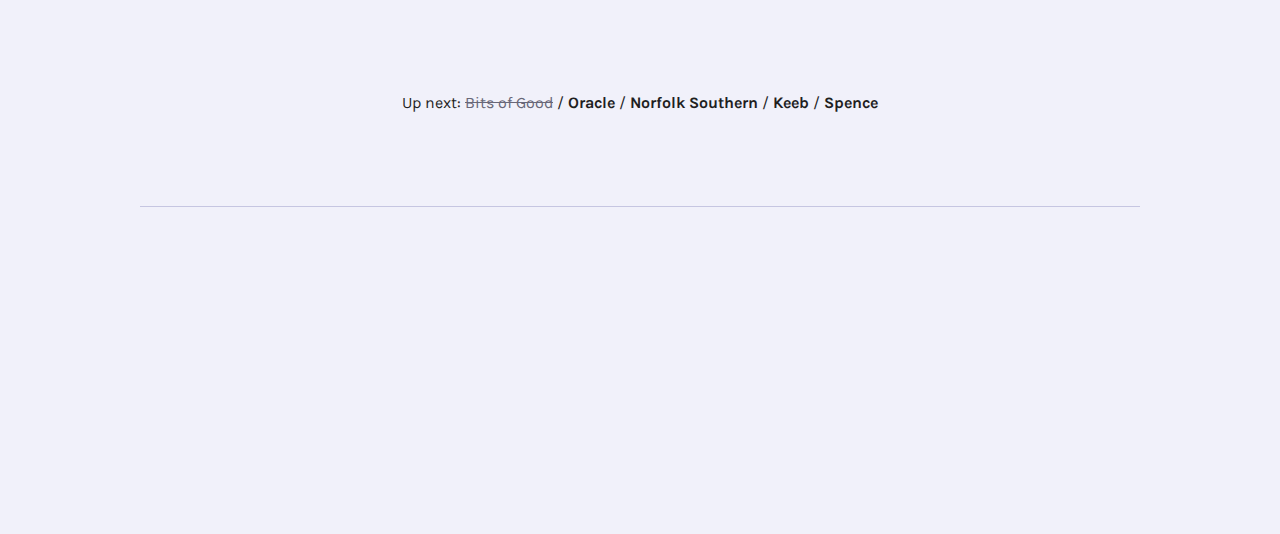
==== commit 365285fe: "Small tweaks B)" ====
--- a/bits.html
+++ b/bits.html
@@ -28,11 +28,15 @@
         <div class="overview" style="background-color: var(--bg);">
         <h2>Helping Canine Assistants keep records, track trends, and monitor the health of their service dogs.</h2>
             <div class="facts"><h3>Timeline —</h3><p> Fall 2023 <br> 12 weeks </p></div>
-            <div class="facts"><h3>Role —</h3><p>Product Designer</p></div>
+            <div class="facts"><h3>Role —</h3><p>Product Designer </p></div>
             <div class="facts"><h3>Team —</h3><p>Product Manager<br>Engineering Manager<br>2 Designers<br>5 Developers</p></div>
             <div class="facts"><h3>Skills —</h3><p>User Research<br>Sprint Planning<br>Product Design<br>Figma</p></div>
           </div>
-        <div class="project-section reveal" id="preview">
+        <div class="project-section reveal">
+          <h3>Contribution Note</h3>
+          <p> User research was conducted collaboratively with another designer, while I was responsible for the design system, branding, and creating all components. We then split design tasks per user flow - all of the prototype screens and research artifacts shown here are my individual work, unless noted. Features and components I did not create are excluded or clearly marked to show my contribution. </p>
+        </div>
+        <div class="project-section reveal">
           <h3>Context</h3>
           <p> Georgia-based non-profit Canine Assistants breeds, raises, and educates service dogs, providing life-saving companions to people with disabilities across the United States free of charge. A family-run operation since 1991, they graduate ~100 service dogs annually, with hundreds living at their farm at any time.</p>
           <h4>Our research found that Canine Assistants has very little record-keeping of the 150+ dogs in their care, and no system at all for the 2500+ dogs they've graduated and placed across the country.</h4>
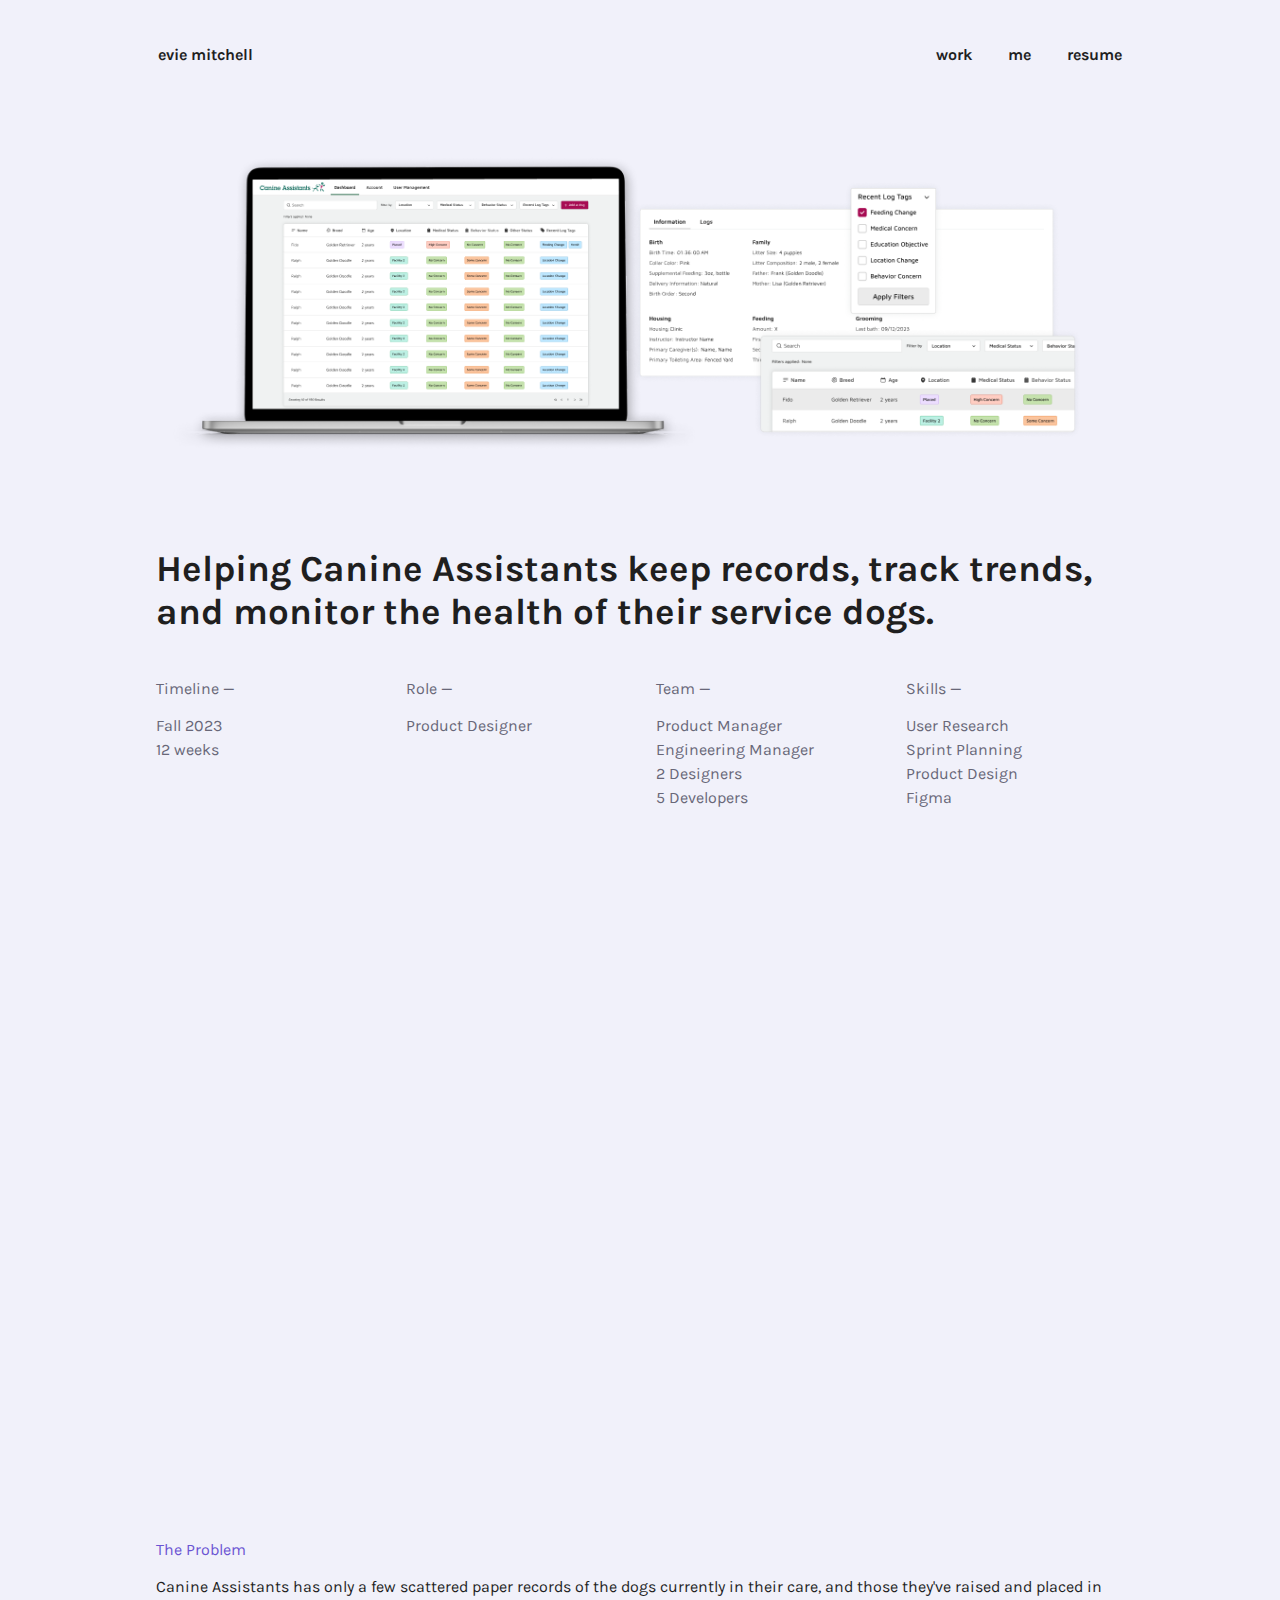
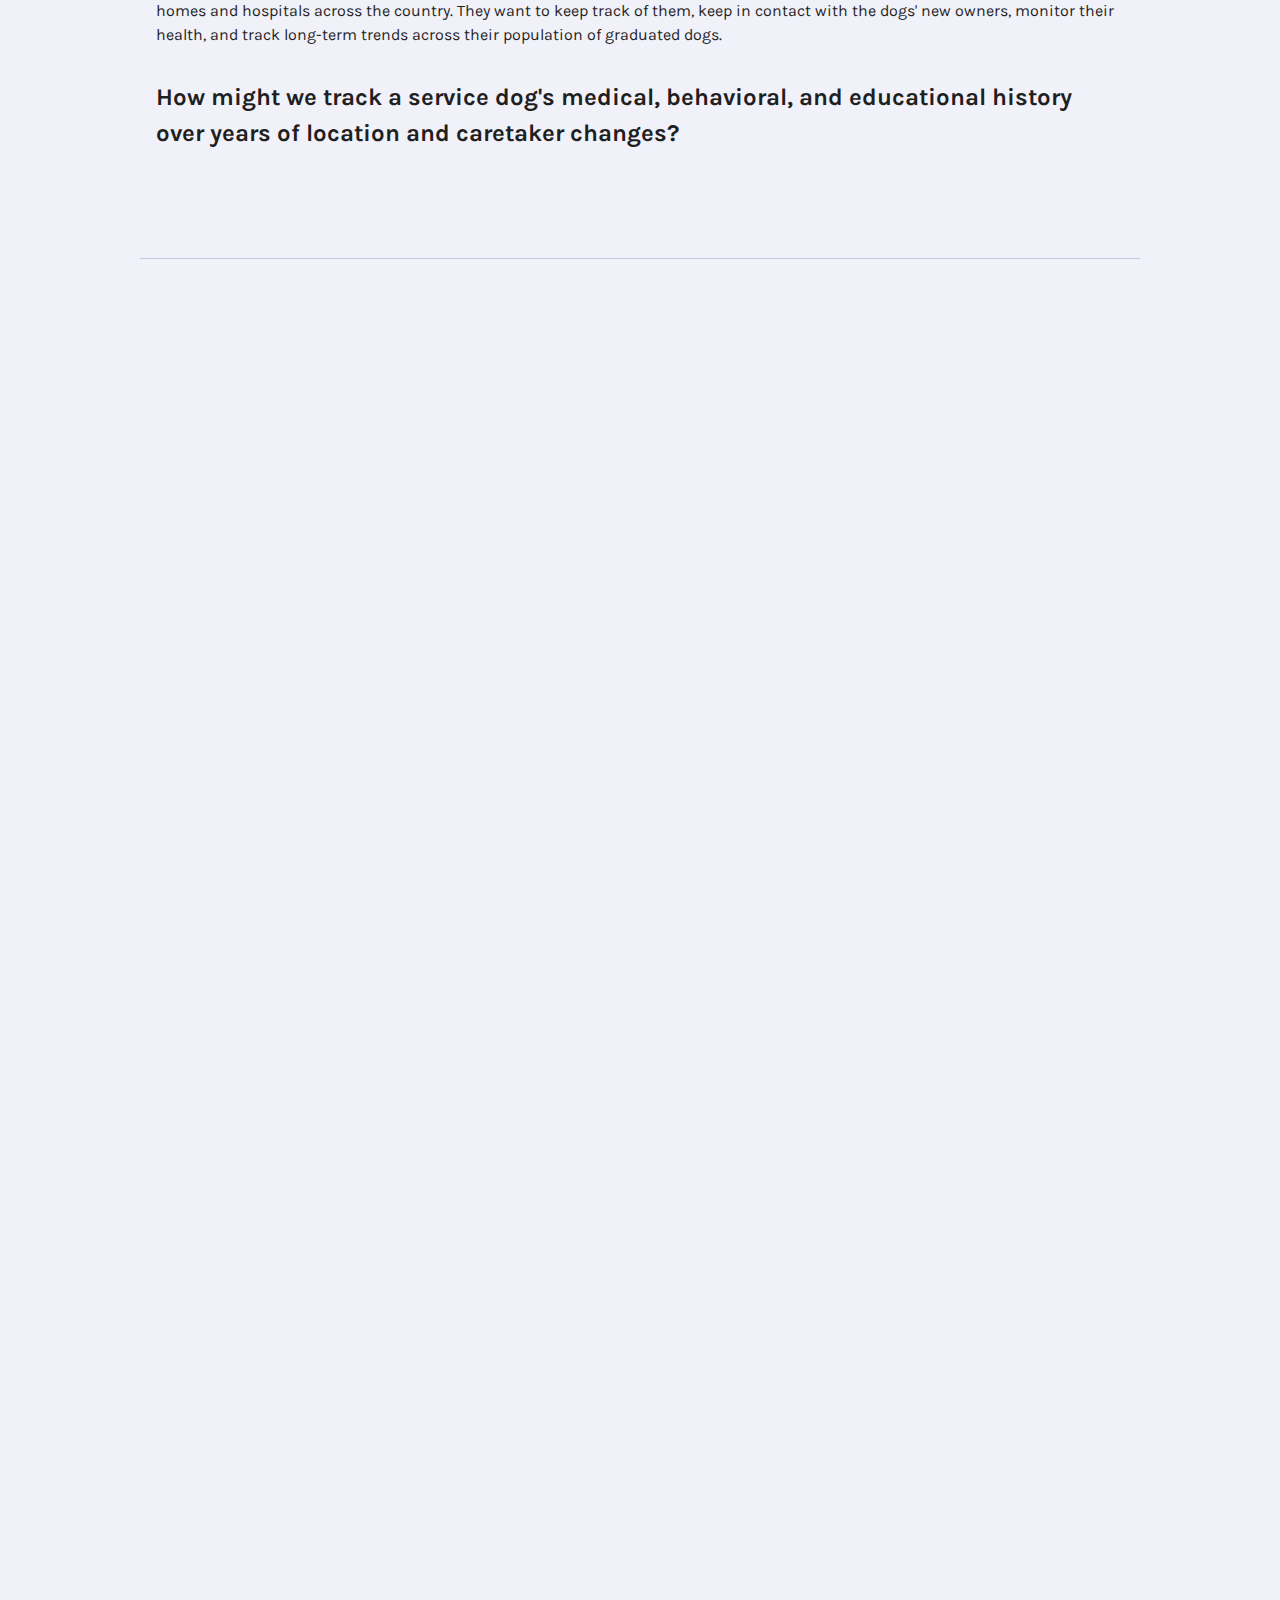
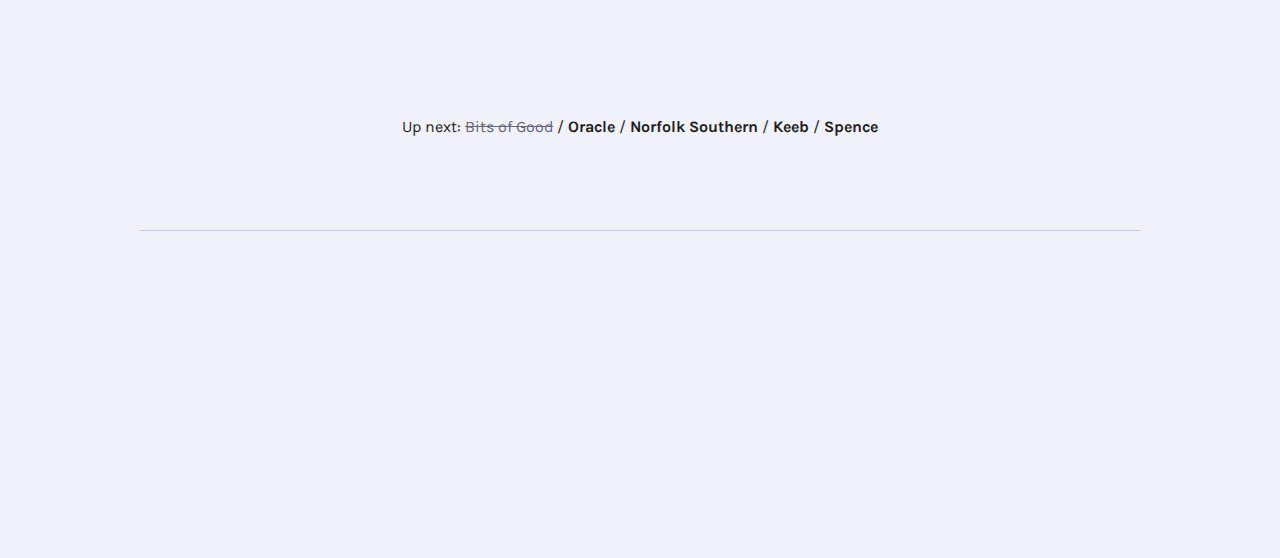
==== commit ffdcdcfa: "Update bits.html" ====
--- a/bits.html
+++ b/bits.html
@@ -34,7 +34,7 @@
           </div>
         <div class="project-section reveal">
           <h3>Contribution Note</h3>
-          <p> User research was conducted collaboratively with another designer, while I was responsible for the design system, branding, and creating all components. We then split design tasks per user flow - all of the prototype screens and research artifacts shown here are my individual work, unless noted. Features and components I did not create are excluded or clearly marked to show my contribution. </p>
+          <p>For this project, user research was conducted collaboratively with another designer, while I was responsible for the design system, branding, and creating all components. We then split design tasks per user flow - all of the prototype screens and research artifacts shown here are my individual work, unless noted. Features and components I did not create are excluded or clearly marked to show my contribution. </p>
         </div>
         <div class="project-section reveal">
           <h3>Context</h3>
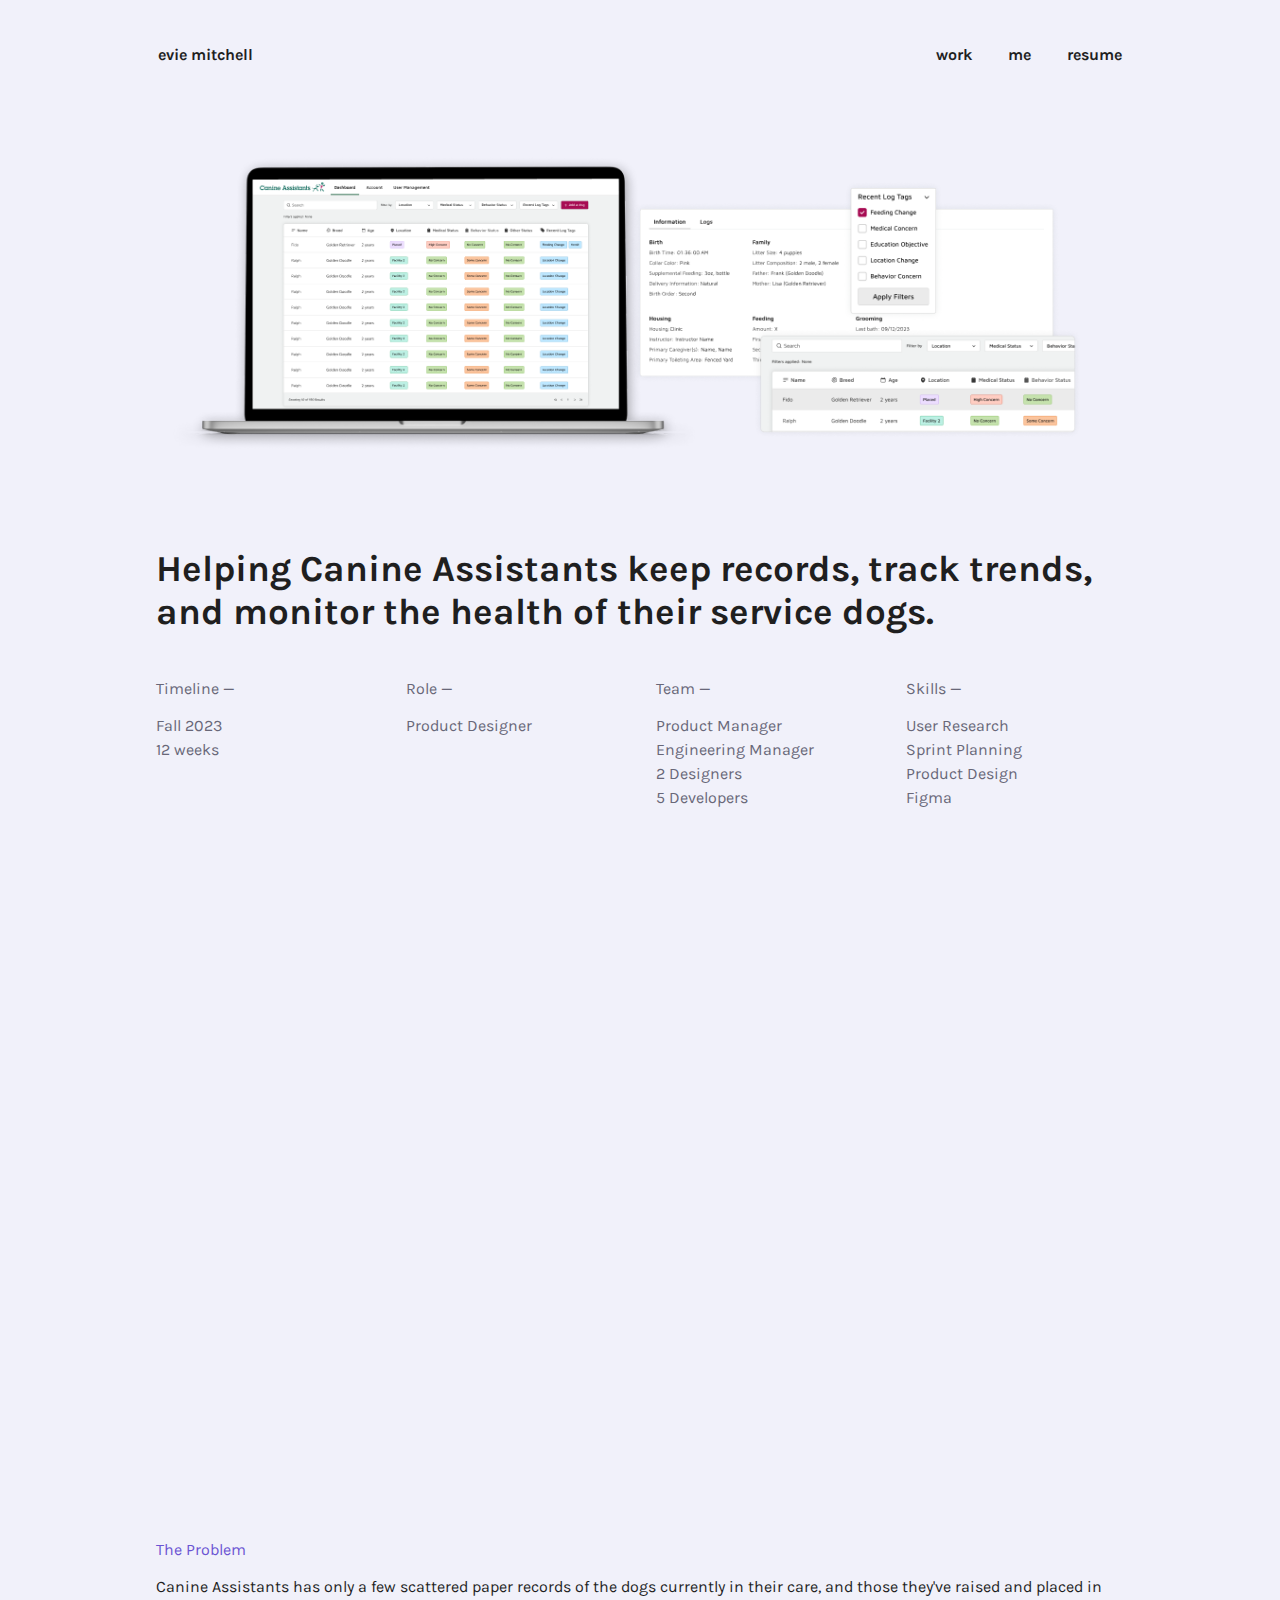
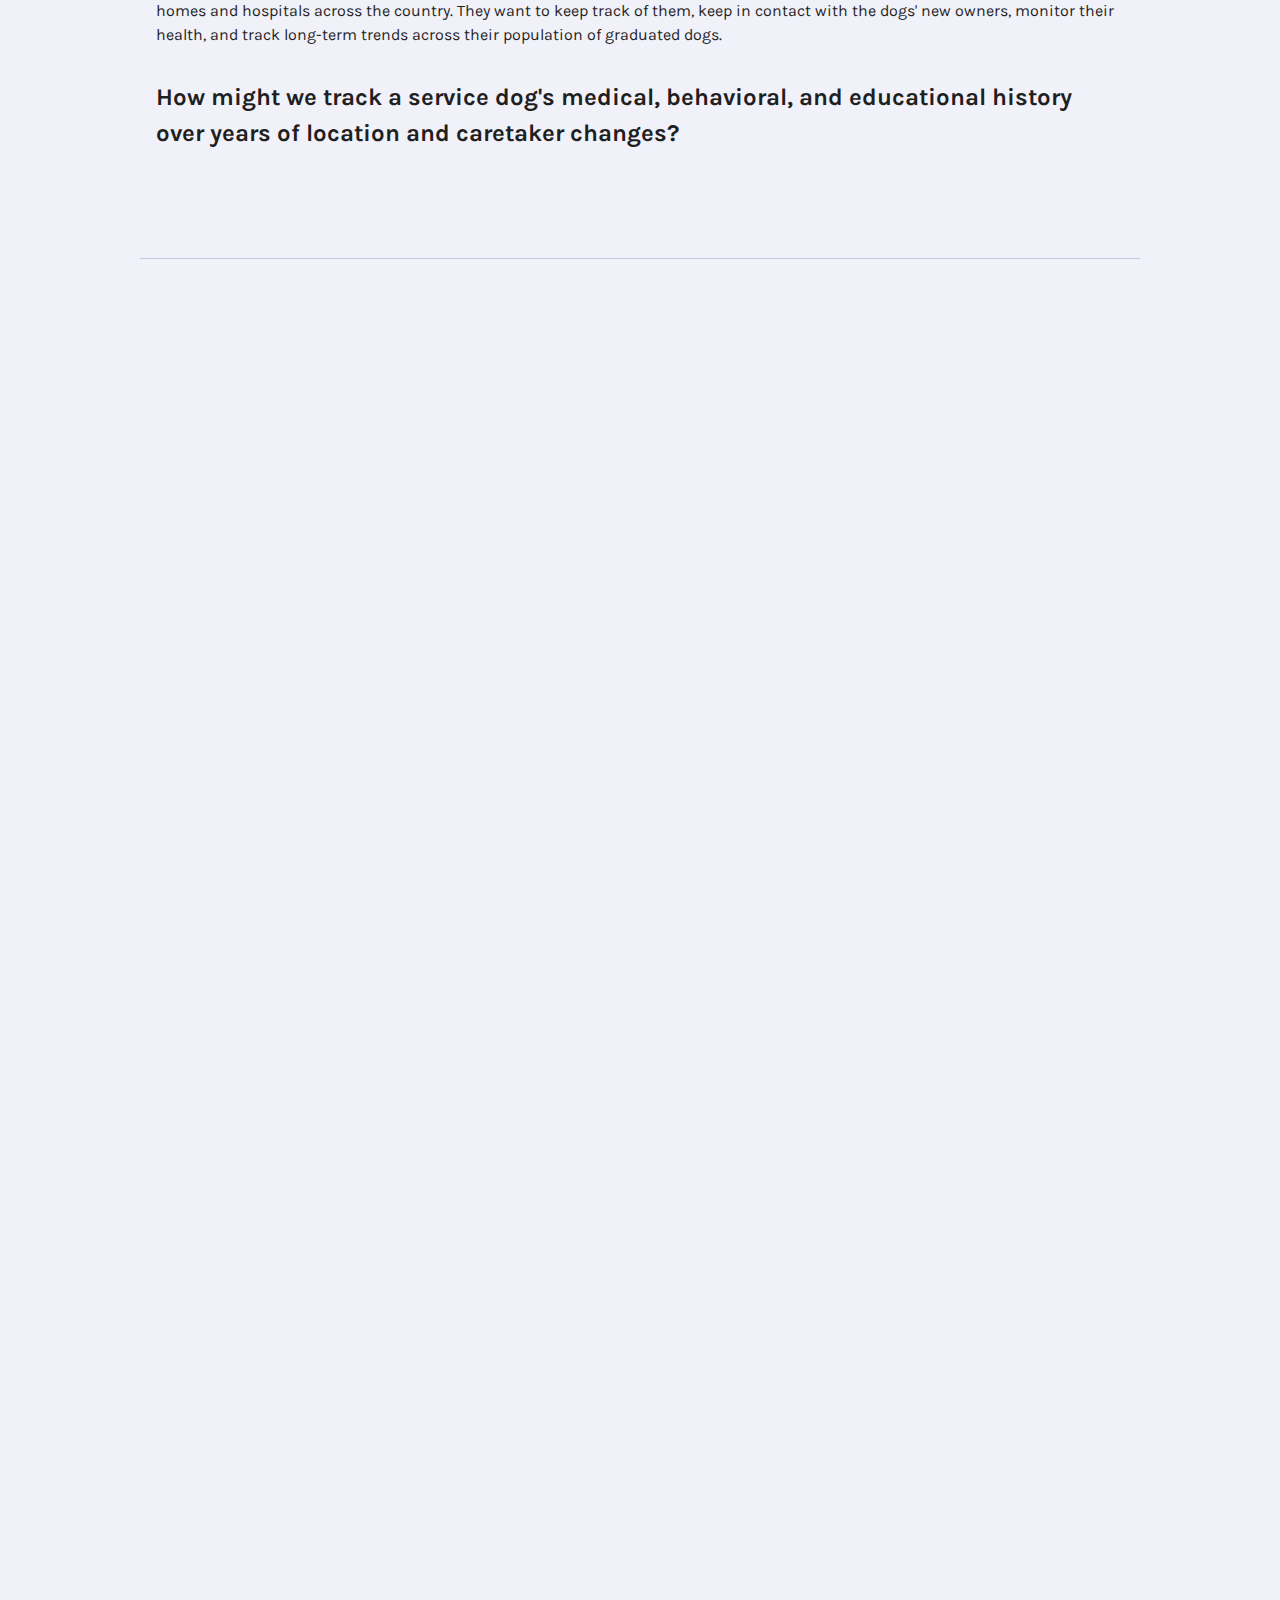
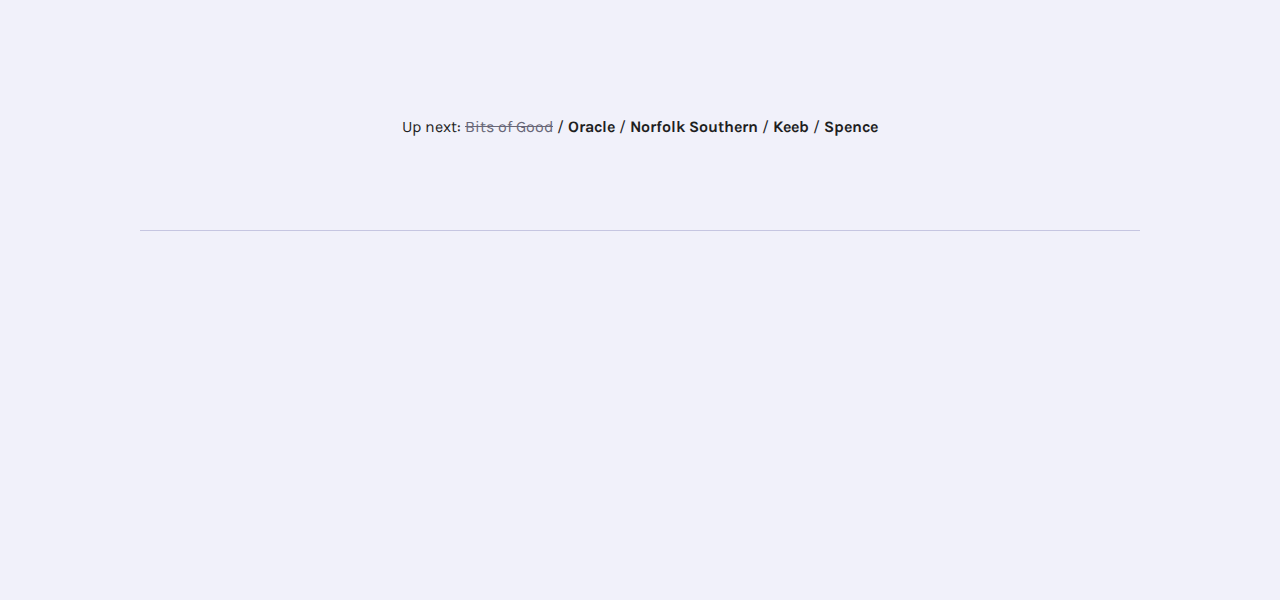
==== commit 23a271ea: "Mobile footer fixes" ====
--- a/bits.html
+++ b/bits.html
@@ -110,7 +110,7 @@
         </div>
         <div class="divider"></div>
         <footer class="footer reveal">
-          <div class="foot-left">thanks for sticking around! hope you liked my work◝(⑅•ᴗ•⑅)◜<br> i love talking design, tech, and digital art! hit me on <a href="https://www.linkedin.com/in/eviemitchelldesign/" style="text-decoration: underline;">linkedin</a> or <a href="mailto:eviemitch@gmail.com" style="text-decoration: underline;">email</a> to connect <3</div>
+          <div class="foot-left"><p>thanks for sticking around! hope you liked my work◝(⑅•ᴗ•⑅)◜<br> i love talking design, tech, and digital art! hit me on <a href="https://www.linkedin.com/in/eviemitchelldesign/" style="text-decoration: underline;">linkedin</a> or <a href="mailto:eviemitch@gmail.com" style="text-decoration: underline;">email</a> to connect <3</p></div>
           <div class="foot-right">🧗‍♀ <a href="#" style="text-decoration: underline;">back to top! </a> </div>
         </footer>
         </div>
--- a/style.css
+++ b/style.css
@@ -494,6 +494,27 @@
 
 /* mobile responsivenesss */
 @media (max-width: 768px) {
+
+p {
+  font-size: 12px;
+}
+
+h1 {
+  font-size: 1.3rem; 
+}
+
+h2 {
+  font-size: 1.3rem; 
+}
+
+h3 {
+  font-size: 1rem; 
+}
+
+h4 {
+  font-size: 1.3rem; 
+}
+
   .container {
     width: 90%;
   }
@@ -502,17 +523,17 @@
   }
   .herocard {
   background-color: clear;
-  padding: 1rem;
+  padding: 0;
   text-align: left;
   display: block;
   }
   .xp-image {
-    padding: 1rem;
+    padding: 0;
   }
 .xp-card {
   background-color: clear;
   margin: 0 auto;
-  padding: 3rem;
+  padding: 2rem;
   text-align: left;
   display: block;
   }
@@ -523,6 +544,9 @@
     /* align-items: center; */   /* centering text vertically in <div> */
     display: block;
   }
+  .spence-columns {
+    display: block;
+  }
   .learn-columns {
     text-align: left;
     display: block;
@@ -534,6 +558,12 @@
     display: block;
     align-items: center;
     padding: 0;
+  }
+  .o-columns img {
+    width: 70%;
+  }
+  .learn-columns img {
+    width: 70%;
   }
   .project-columns {
     padding: 1rem;
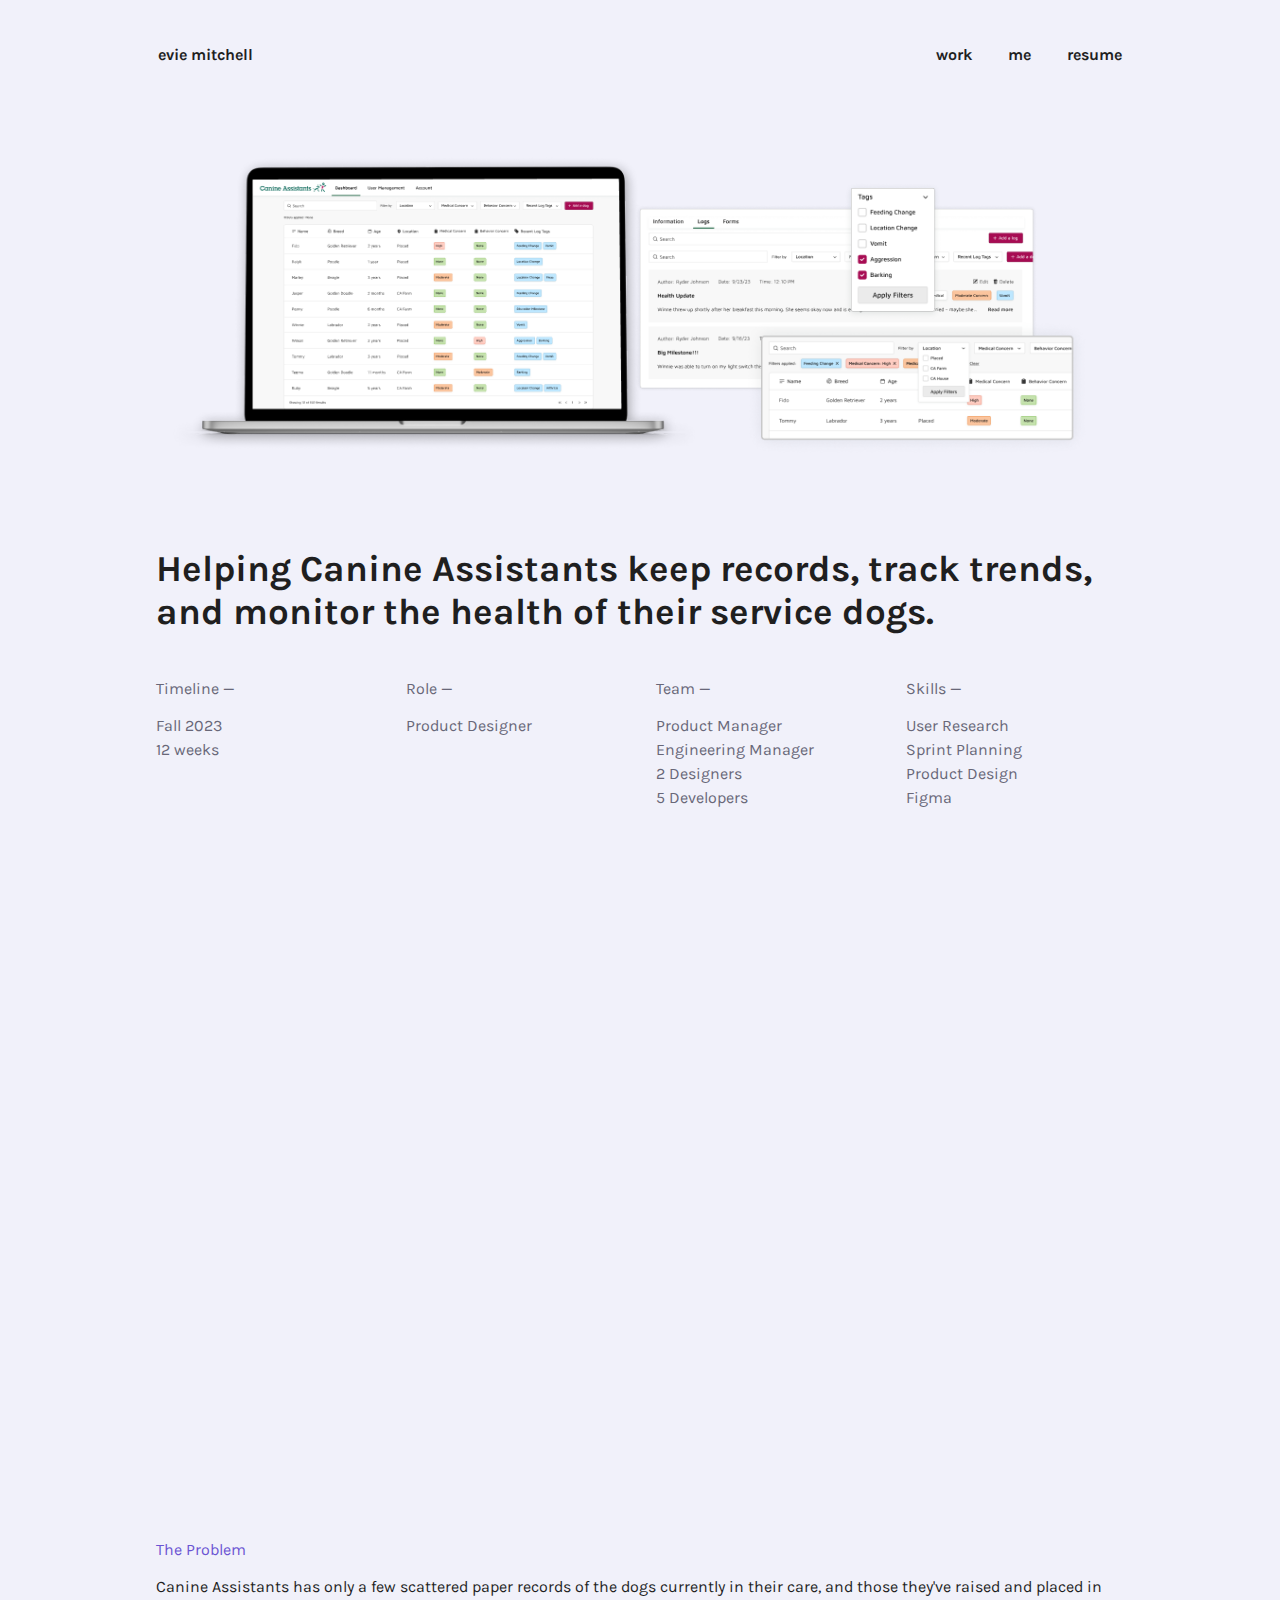
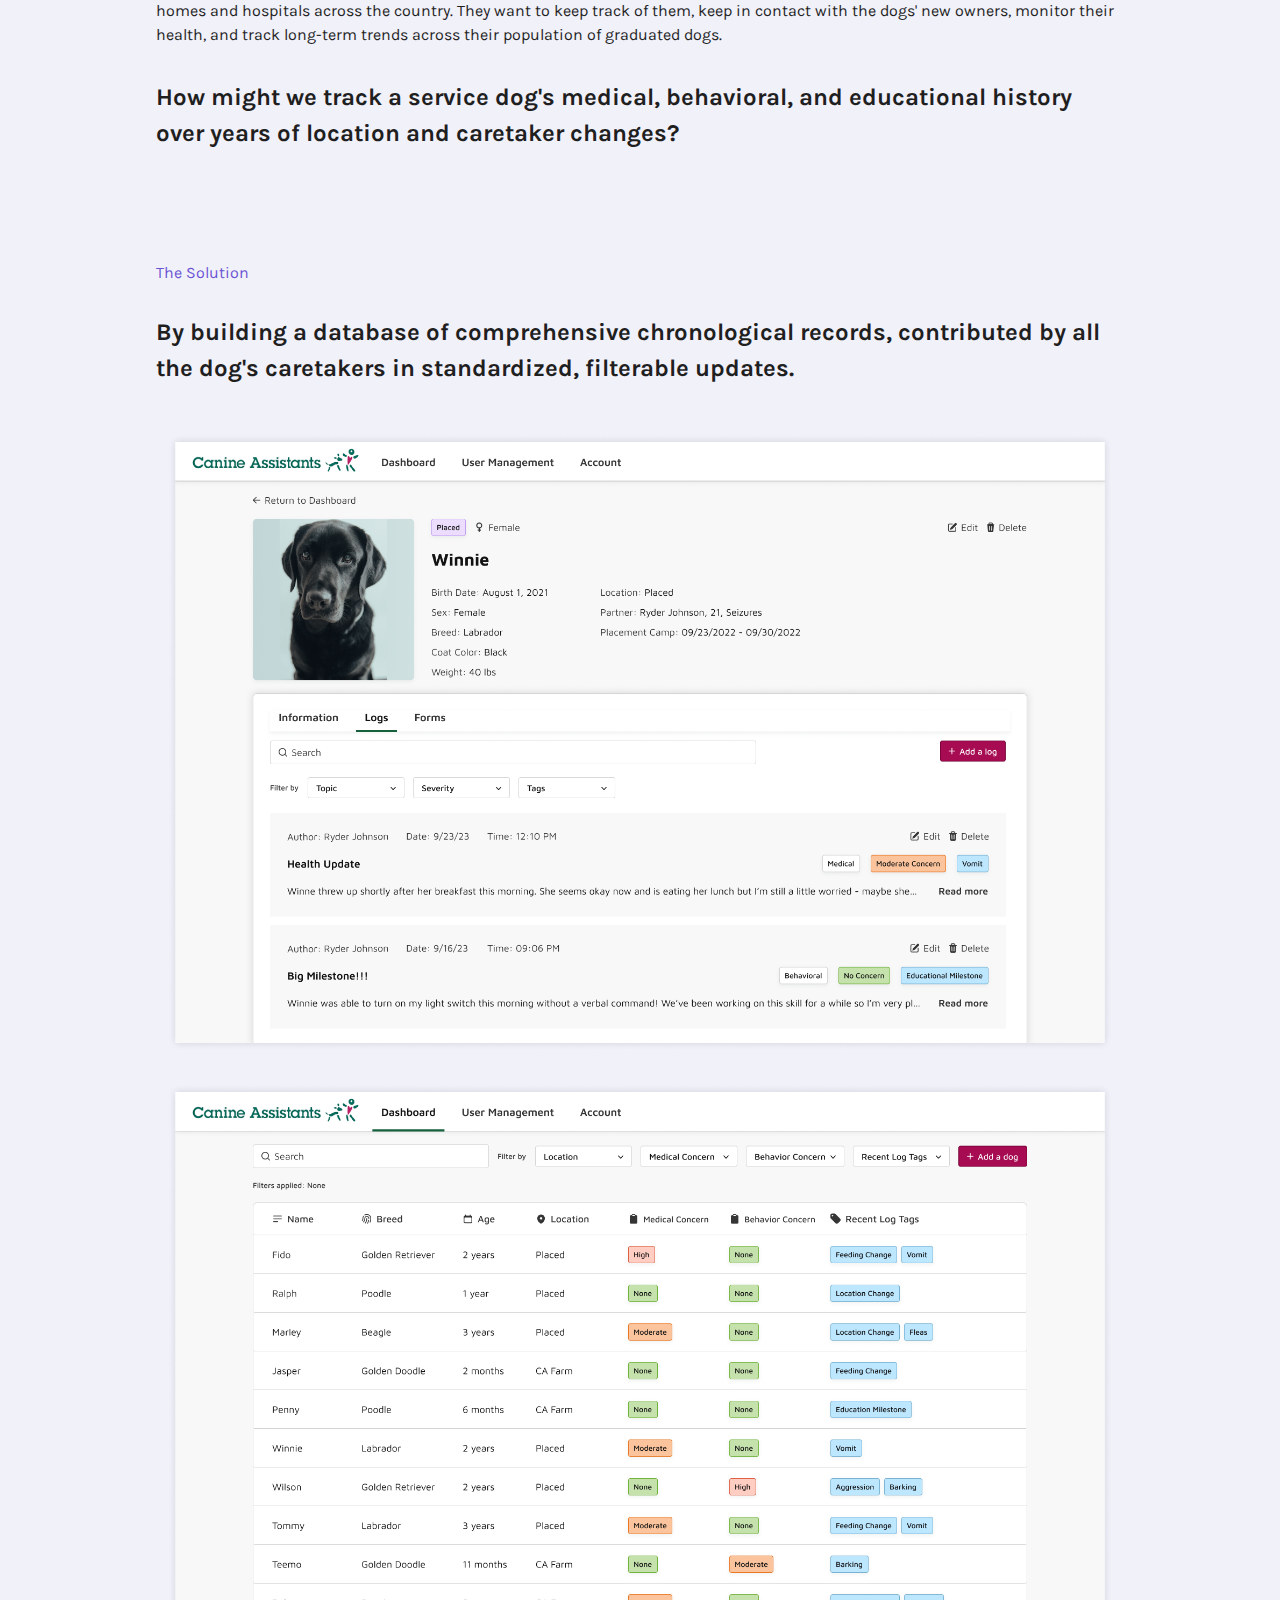
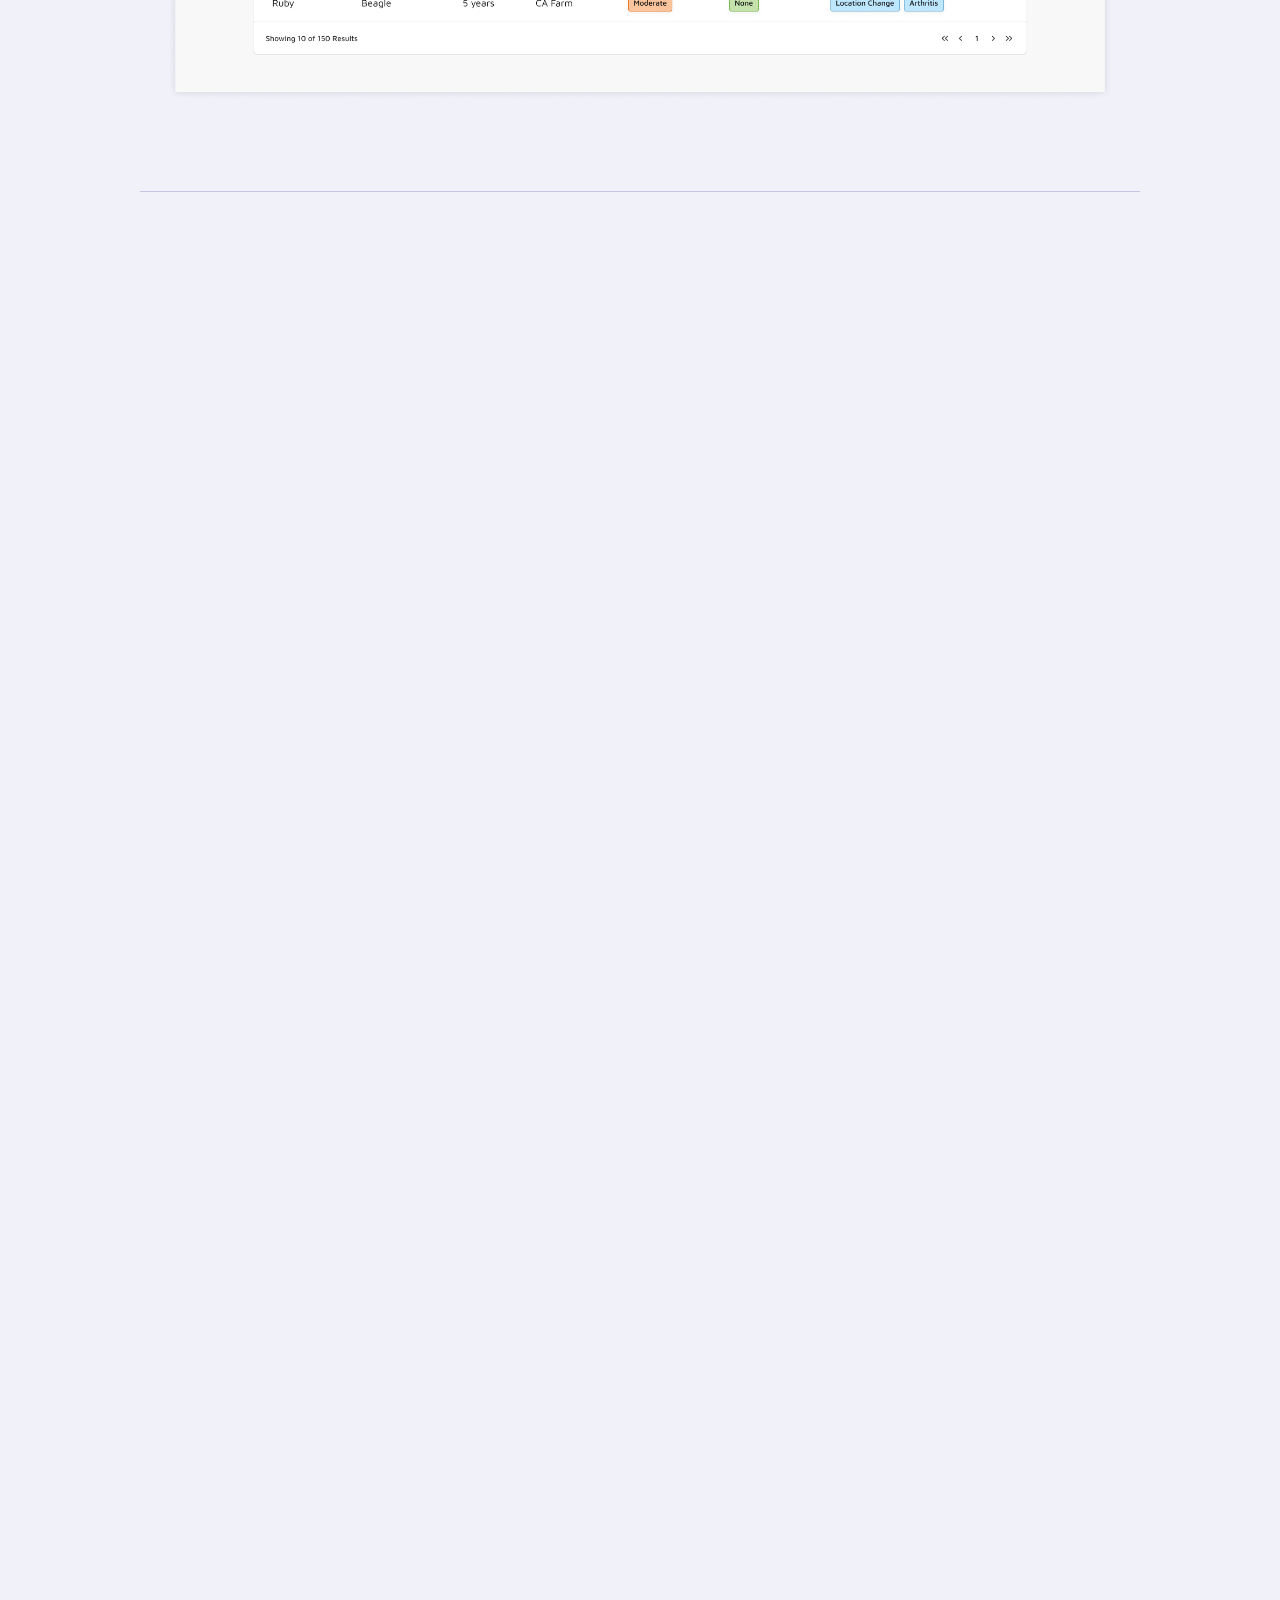
==== commit 2dac06cb: "adding bog dogs proj!" ====
--- a/bits.html
+++ b/bits.html
@@ -34,7 +34,7 @@
           </div>
         <div class="project-section reveal">
           <h3>Contribution Note</h3>
-          <p>For this project, user research was conducted collaboratively with another designer, while I was responsible for the design system, branding, and creating all components. We then split design tasks per user flow - all of the prototype screens and research artifacts shown here are my individual work, unless noted. Features and components I did not create are excluded or clearly marked to show my contribution. </p>
+          <p>For this project, user research was conducted collaboratively with another designer, while I was responsible for the design system, branding, and creating all components. We then split design tasks per user flow - I was responsible for the dashboard interactions, adding a new dog, viewing forms, and the individual dog view. My (very talented!) design partner Hemadri created the adding a log flow, but all other designs shown here are my individual work.</p>
         </div>
         <div class="project-section reveal">
           <h3>Context</h3>
@@ -46,24 +46,14 @@
           <p>Canine Assistants has only a few scattered paper records of the dogs currently in their care, and those they've raised and placed in homes and hospitals across the country. They want to keep track of them, keep in contact with the dogs' new owners, monitor their health, and track long-term trends across their population of graduated dogs.</p>
           <h4>How might we track a service dog's medical, behavioral, and educational history over years of location and caretaker changes? </h4>
         </div>
-        <!--
+        
         <div class="project-section">
           <h3>The Solution</h3>
           <h4>By building a database of comprehensive chronological records, contributed by all the dog's caretakers in standardized, filterable updates.</h4>
+          <img src="bits/intro.png">
+          <img src="bits/intro2.png">
         </div>
-        <div class="keebl-columns">
-          <div class="pcol"> <img src="keeb/aggr.png"></div>
-          <div clas="pcol"> <h4> Search and filter by location, behavior, age, and more</h4> </div>
-        </div>
-        <div class="keebr-columns">
-          <div clas="pcol"> <h4> Consolidated information added by caretakers, instructors, and vets </h4> </div>
-          <div class="pcol"> <img src="keeb/educate.png"></div>
-        </div>
-        <div class="keebl-columns">
-          <div class="pcol"> <img src="keeb/decisionmaking.png"></div>
-          <div clas="pcol"> <h4> Notifying administrators of urgent concerns </h4> </div>
-        </div>
-      -->
+
         <div class="divider"></div>
         <div class="project-section reveal">
           <h3>01 Understanding Product & User Needs</h3>
@@ -72,39 +62,58 @@
           <img src="bits/userstories.png">
         </div>
         <div class="project-section reveal">
-          <h3>02 Concept Iteration & Wireframing</h3>
-          <p>With our tight workflow of keeping design 2 weeks ahead of the development team, I continued user research while building out the basic dashboard. Through continued interviews, I learned more about the needs of our individual user groups.</p>
+          <h3>02 Basic Features</h3>
+          <p>So, the clear initial goal of our project was to build a database of the dogs in their care, with key information about their health and behavior.</p>
+        <div class="keebr-columns">
+          <div class="pcol"> <h4>Find records with search, sort, and filtering dogs. </h4> </div>
+          <div class="pcol"> <img src="bits/dashboard.gif"></div>
+        </div>
+        <div class="keebl-columns">
+          <div class="pcol"> <img src="bits/add.gif"></div>
+          <div class="pcol"> <h4>Easily add new dogs to the database.</h4> </div>
+        </div>
+        </div>
+        <div class="project-section reveal">
+          <h3>03 Insight: Many sources of information</h3>
+          <p> Through continued interviews, I learned more about the needs of our individual user groups.</p>
           <h4>Aftercare coordinators are bombarded with concerns by anxious new recipients, and have to contact 5+ past caretakers for their records to get a better understanding of the dog’s past.</h4>
           <img src="bits/records.png">
-          <h4>So, we created the chronological log system, to be used across the dog's lifetime by every carer that interacts with it. </h4>
+          <h4> So, we created the chronological log system to consolidate all these sources and records, contributed to by every carer the dog has. </h4>
         <div class="keebl-columns">
-          <div class="pcol"> <img src="bits/cawip.gif"> </div>
-          <div clas="pcol"> <h4> With tagging, filtering, and search, the records are in one place and easily discoverable as needed. </h4>
+          <div class="pcol"> <img src="bits/logs.gif"> </div>
+          <div class="pcol"> <h4> Logs track the dog's health, behavior, and educational progress.  </h4>
           </div>
         </div>
-          
+        <div class="project-section reveal">
+          <h3>04 Insight: Different access for different user types</h3>
+          <p> Speaking with the Canine Assistants dog educators, we learned that certain information in a dog’s history can bias or mislead their future partners. For example, a volunteer's dramatic record of a single conflict with another dog can cause a service dog's partner to excessively worry about aggressive behavior, even when a dog no longer exhibits any. Canine Assistants doesn’t want any issues in a service dog’s adolescence to impact the relationship with their partner.</p>
+          <h4> So, we created distinct roles and permissions, allowing users to see only recent and pertinent information on their assigned dog(s).</h4>
+        <div class="keebr-columns">
+          <div class="pcol"> <h4>Differentiated user roles and access levels.</h4> </div>
+          <div class="pcol"> <img src="bits/usermanagement.gif"></div>
+        </div>
         </div>
         <div class="project-section reveal">
-          <h3>03 More to come (●'◡'●)ノ</h3>
-          <h4> 🚧 This project is a work in progress over Fall 2023! 🚧 </h4>
+          <h3>05 Insight: Standardizing data collection</h3>
+          <p>Canine Assistants' long-term goal is to study and improve dog training techniques, and understand health trends in service dogs. To standardize their data collection, we built out their periodic report system with all the information they care about in numerical, multiple-choice format.</p>
+          <h4></h4>
+        <div class="keebl-columns">
+          <div class="pcol"> <img src="bits/forms.gif"></div>
+          <div class="pcol"> <h4>Standardize data collection with monthly check-in forms.</h4> </div>
         </div>
-        <!--
+        </div>
         <div class="project-section reveal">
-          <h3>04 Final Product</h3>
-          <h4>My team successfully built out the ksdjksdj</h4>
-          <p>awooga</p>
+          <h3>05 Next Steps</h3>
+          <p>The Canine Assistants project will be carried into next semester and beyond, with a new team of designers and developers continuing to add functionality and iterate improvements on our MVP. To help this along, I organized the design system I created with annotations on use cases and guidelines. And, while we didn't have time for usability testing this semester, I provided an outline of task scenarios to test for next year's designer.</p>
       </div>
         <div class="project-section reveal">
-          <h3>05 Next Steps</h3>
-          <h4>osability testing</h4>
-          <p>awooga</p>
+          <h3>06 Learnings ✨</h3>
+          <h4>1. Figma skills</h4>
+          <p>The intricacies of components, variants, variables, styles, and autolayout! I logged a ton of practice with advanced design and prototyping in Figma, and grew a special appreciation for the power of using  components across the entire design process 😊</p>
+          <h4>2. Collaboration >> Handoff</h4>
+          <p>There doesn’t have to be a strict design → developer “handoff” if it’s a collaborative effort across the board! I had a fantastic team in our PM, EM, and developers, and including them in our synthesis of research findings, sketching of features, and early wireframe iterations helped ensure we met each teams’ goals and designed a feasible, scalable product.</p>
+          <img src="bits/dawgs.png">
       </div>
-        <div class="project-section reveal">
-          <h3>06 Reflection</h3>
-          <h4>cute teambuilding pics xd</h4>
-          <p>awooga</p>
-      </div>
-        -->
         <div class="project-section">
           <p style="text-align: center;"> Up next: <s style="color: var(--subtle);">Bits of Good</s> / <a href="oracle.html">Oracle</a>  / <a href="ns.html">Norfolk Southern</a> / <a href="keeb.html">Keeb</a> / <a href="spence.html">Spence</a> </p>
         </div>
--- a/style.css
+++ b/style.css
@@ -37,6 +37,7 @@
   --mid: #C6C6E1;
   --light: #DBDBF1;
   --hover: #E2E2F1;
+  --width: 1000px;
 }
 
 /* actual white colors! 
@@ -132,7 +133,7 @@
   padding: 3vh;
   margin: 0 auto;
   overflow: hidden;
-  max-width: 1000px;
+  max-width: var(--width);
   font-family: karla, sans-serif;
 }
 
@@ -211,9 +212,9 @@
   z-index: 2; /* Added z-index property for stacking order */
   /* position: center; */
   /* border: var(--bg) dashed 2px; */
-  border: var(--mid) 2px;
+  border: solid var(--mid) 1px;
   border-radius: 6px;
-  box-shadow: 3px 3px 4px #D2D2DE;
+  /*box-shadow: 2px 2px 3px #D2D2DE; */
 }
 
 .hero-text p {
@@ -226,7 +227,7 @@
 
 /* Single-column layout with dividers */
 .container {
-  max-width: 1000px;
+  max-width: var(--width);
   width: 100%;
   margin: 0 auto;
   padding-top: 20px;
@@ -323,7 +324,7 @@
 
 /* Project Styles */
 .project-container {
-  max-width: 1000px;
+  max-width: var(--width);
   width: 100%;
   margin: 0 auto;
   position: relative;
@@ -508,7 +509,7 @@
 }
 
 h3 {
-  font-size: 1rem; 
+  font-size: 12px; 
 }
 
 h4 {
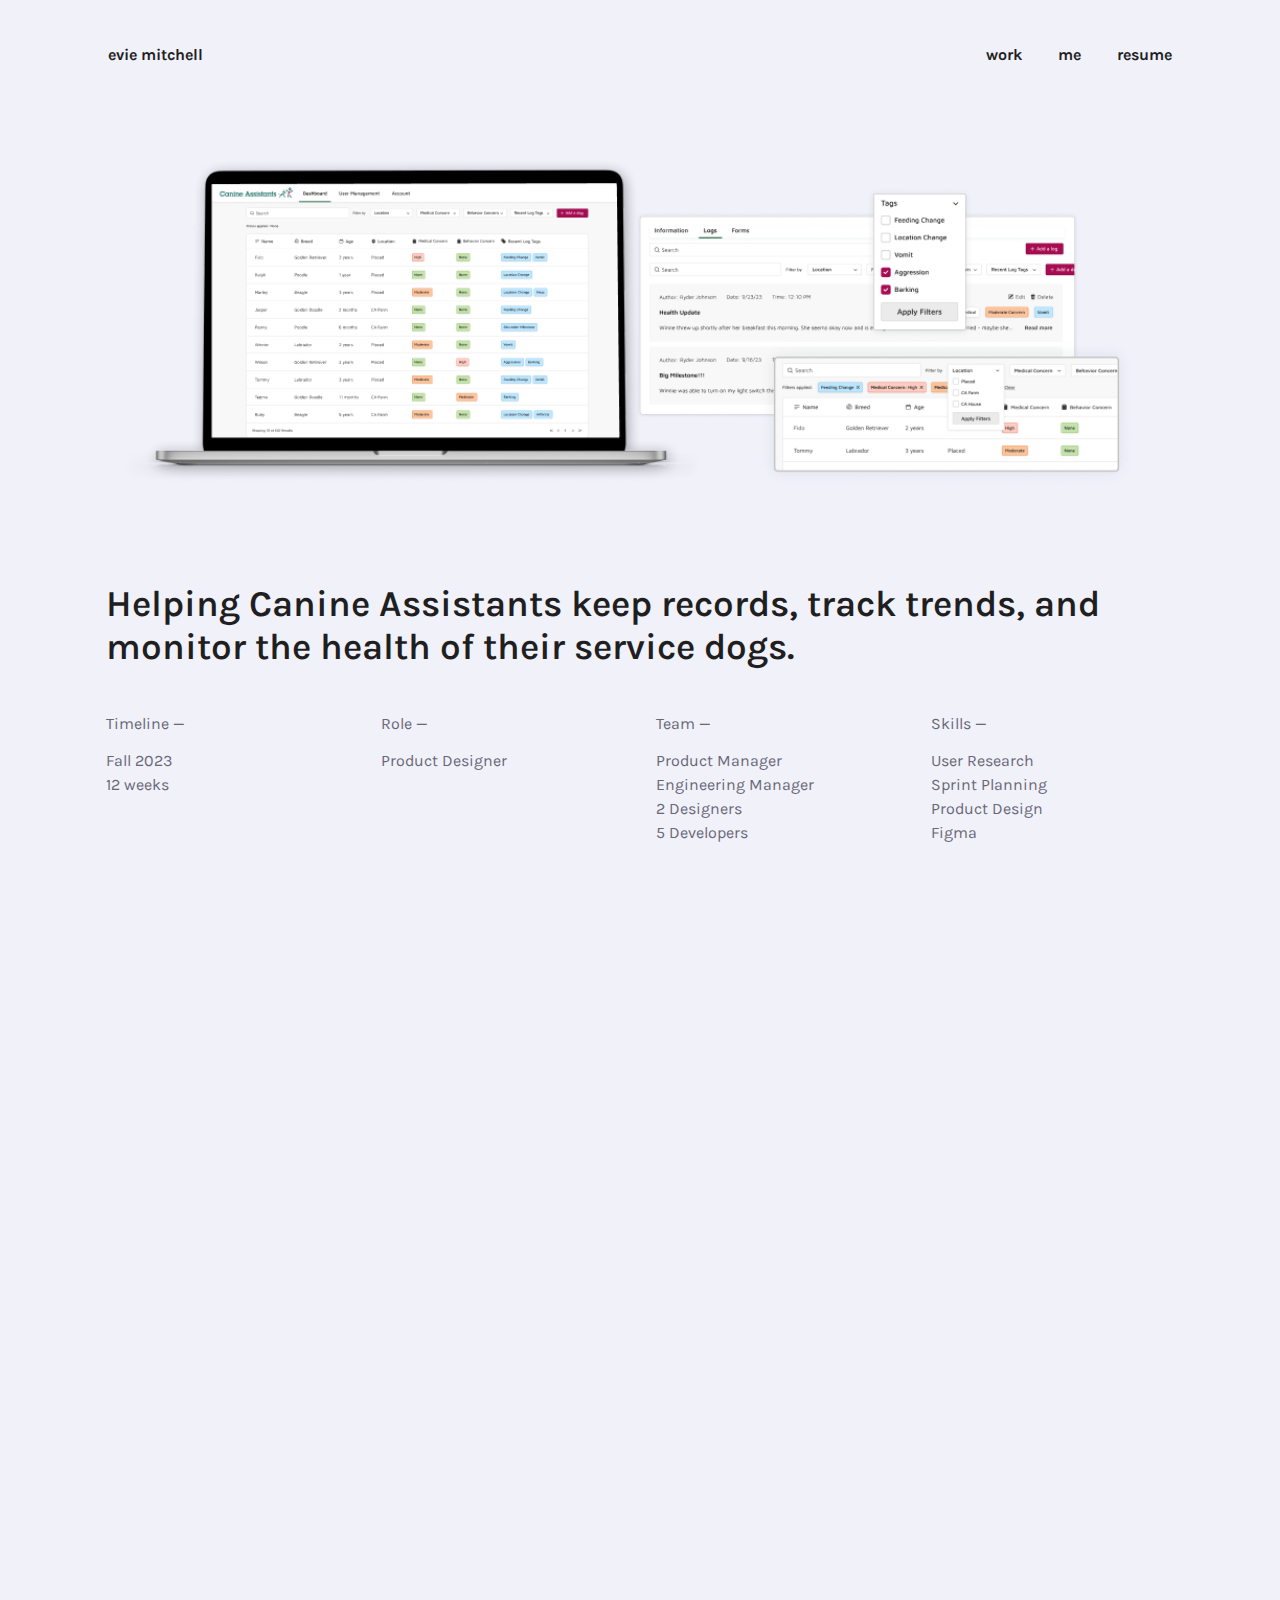
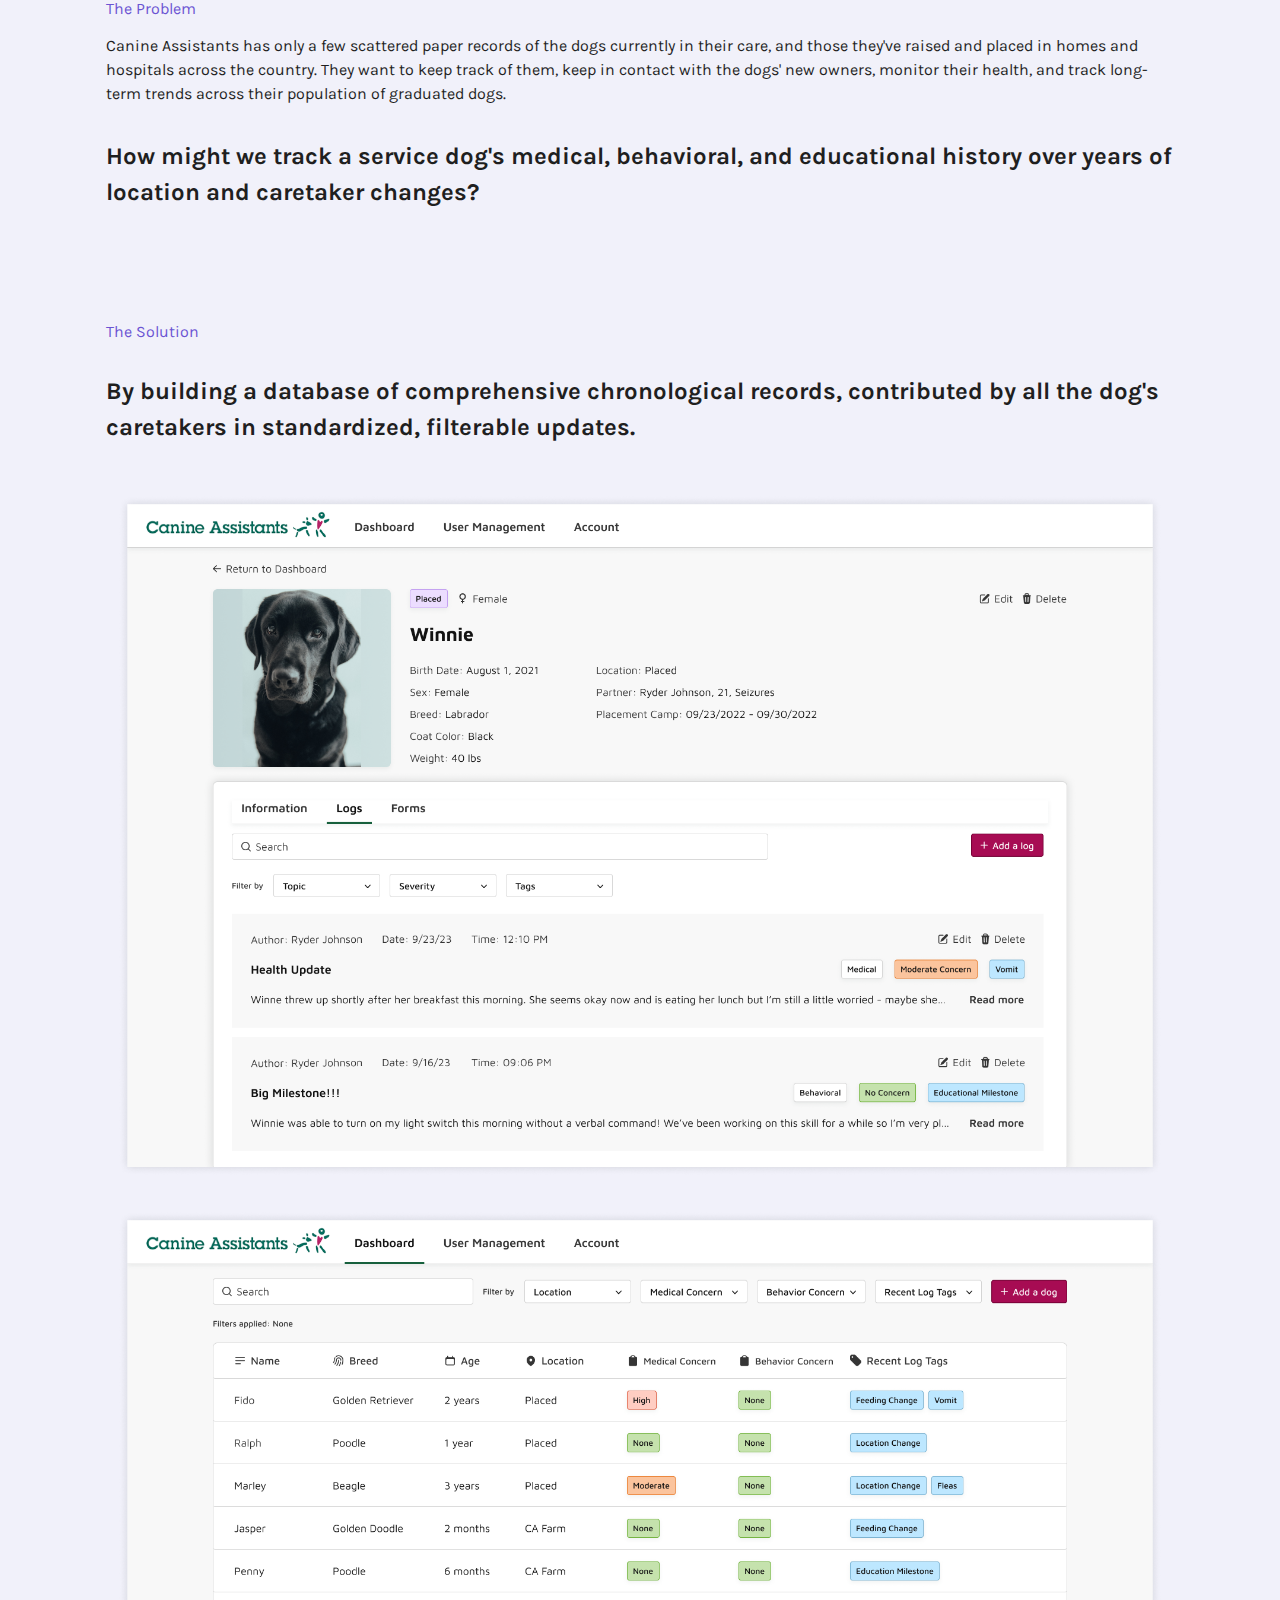
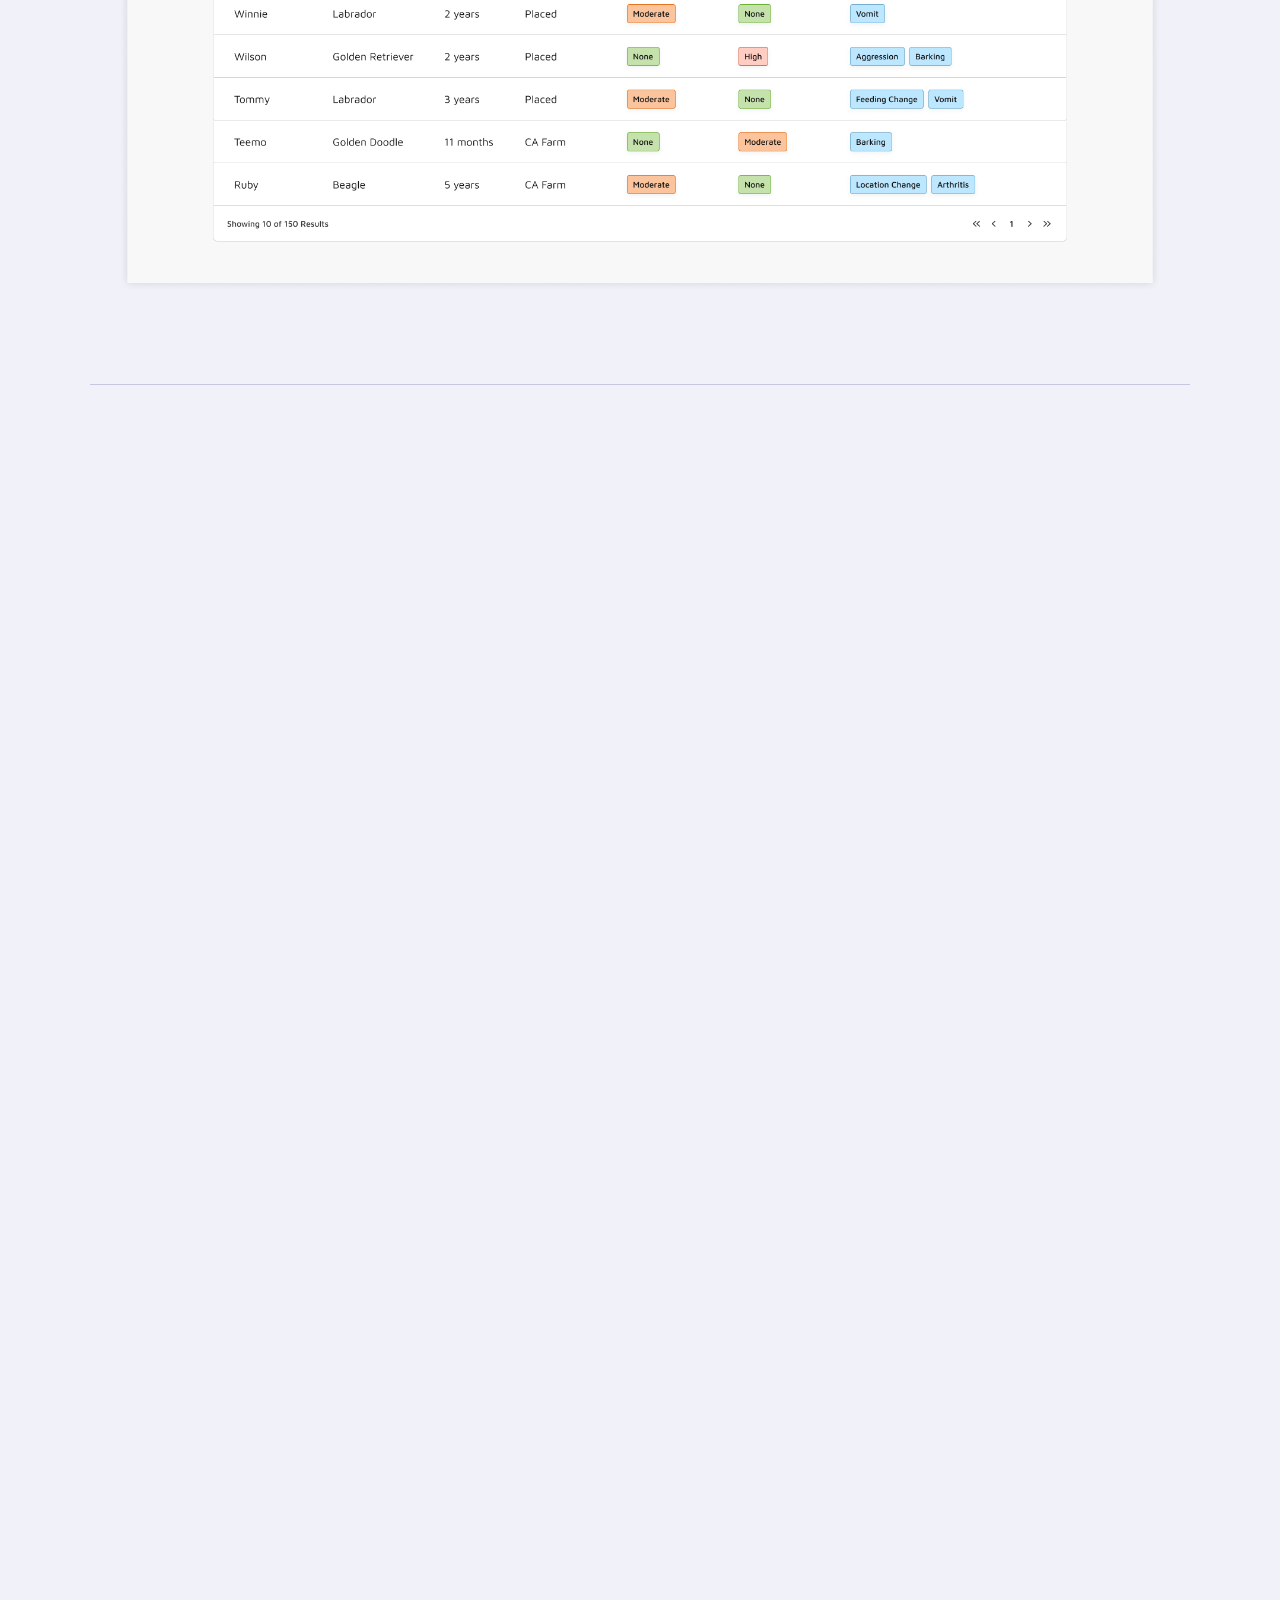
==== commit 50beeeac: "Reordering projects" ====
--- a/bits.html
+++ b/bits.html
@@ -34,7 +34,7 @@
           </div>
         <div class="project-section reveal">
           <h3>Contribution Note</h3>
-          <p>For this project, user research was conducted collaboratively with another designer, while I was responsible for the design system, branding, and creating all components. We then split design tasks per user flow - I was responsible for the dashboard interactions, adding a new dog, viewing forms, and the individual dog view. My (very talented!) design partner Hemadri created the adding a log flow, but all other designs shown here are my individual work.</p>
+          <p>This project was conducted by my team as a part of <a href="https://bitsofgood.org/" style="text-decoration: underline;">Bits of Good</a>, a volunteer student organization dedicated to building software for non-profits in the Atlanta area. My responsibilities included user research conducted collaboratively with another designer, feature/functionality planning as part of the leadership team, and creating the design system, branding, and all components. Then, my design partner and I split design tasks per user flow - I was responsible for the dashboard interactions, adding a new dog, viewing forms, and the individual dog view. My fellow designer created the adding a log flow, but all other designs shown here are my individual work.</p>
         </div>
         <div class="project-section reveal">
           <h3>Context</h3>
@@ -115,7 +115,7 @@
           <img src="bits/dawgs.png">
       </div>
         <div class="project-section">
-          <p style="text-align: center;"> Up next: <s style="color: var(--subtle);">Bits of Good</s> / <a href="oracle.html">Oracle</a>  / <a href="ns.html">Norfolk Southern</a> / <a href="keeb.html">Keeb</a> / <a href="spence.html">Spence</a> </p>
+          <p style="text-align: center;"> Up next: <a href="oracle.html">Oracle</a>  / <a href="ns.html">Norfolk Southern</a> / <s style="color: var(--subtle);">Bits of Good</s> / <a href="keeb.html">Keeb</a> / <a href="spence.html">Spence</a> </p>
         </div>
         <div class="divider"></div>
         <footer class="footer reveal">
--- a/style.css
+++ b/style.css
@@ -37,7 +37,7 @@
   --mid: #C6C6E1;
   --light: #DBDBF1;
   --hover: #E2E2F1;
-  --width: 1000px;
+  --width: 1100px;
 }
 
 /* actual white colors! 
@@ -93,7 +93,7 @@
 
 h2 {
   font-family: karla;
-  font-weight: 700;
+  font-weight: 600;
   font-style: normal, italic;
   font-size: 2.3rem; 
 }
@@ -210,11 +210,11 @@
   background-color: var(--hover);
   align-items: center;
   z-index: 2; /* Added z-index property for stacking order */
-  /* position: center; */
-  /* border: var(--bg) dashed 2px; */
-  border: solid var(--mid) 1px;
+  /* position: center;
+  border: var(--bg) dashed 2px;
+  border: solid var(--mid) 1px;  */
   border-radius: 6px;
-  /*box-shadow: 2px 2px 3px #D2D2DE; */
+  box-shadow: 1px 1px 6px #D2D2DE;
 }
 
 .hero-text p {
